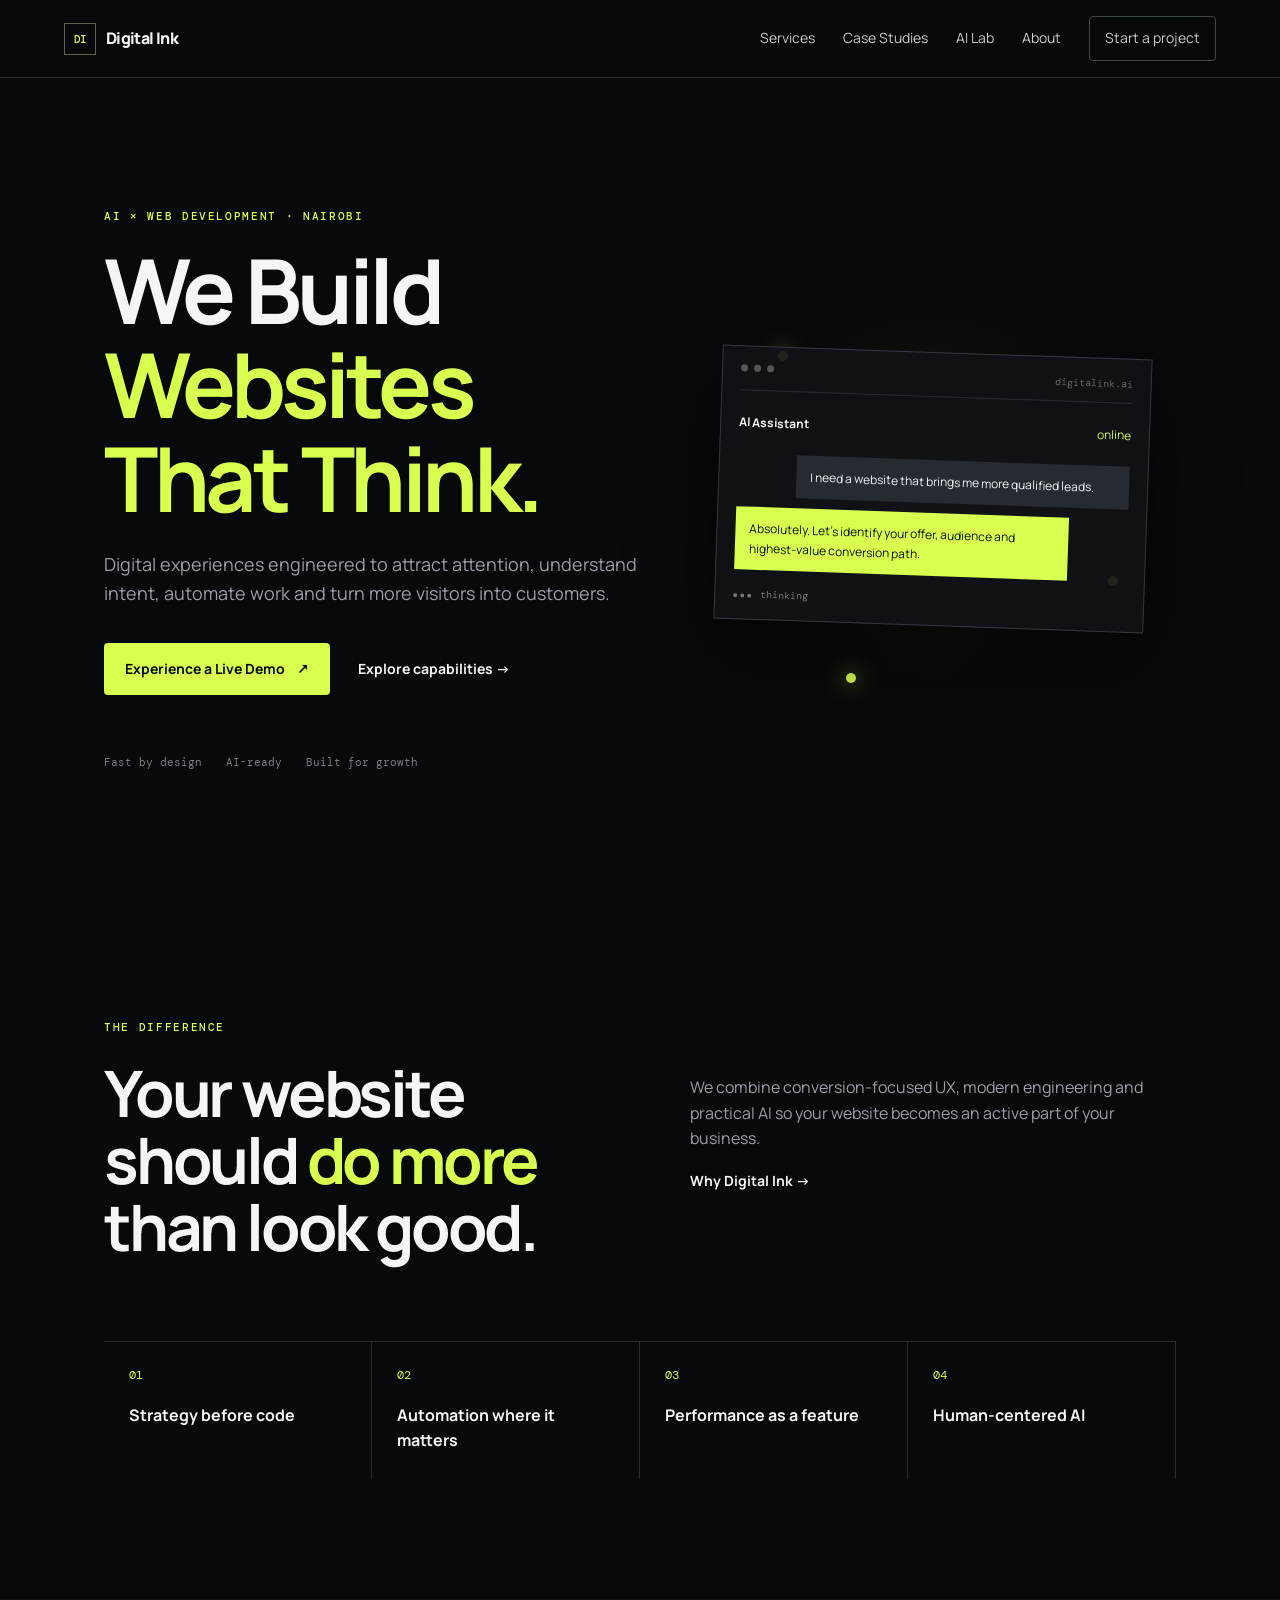
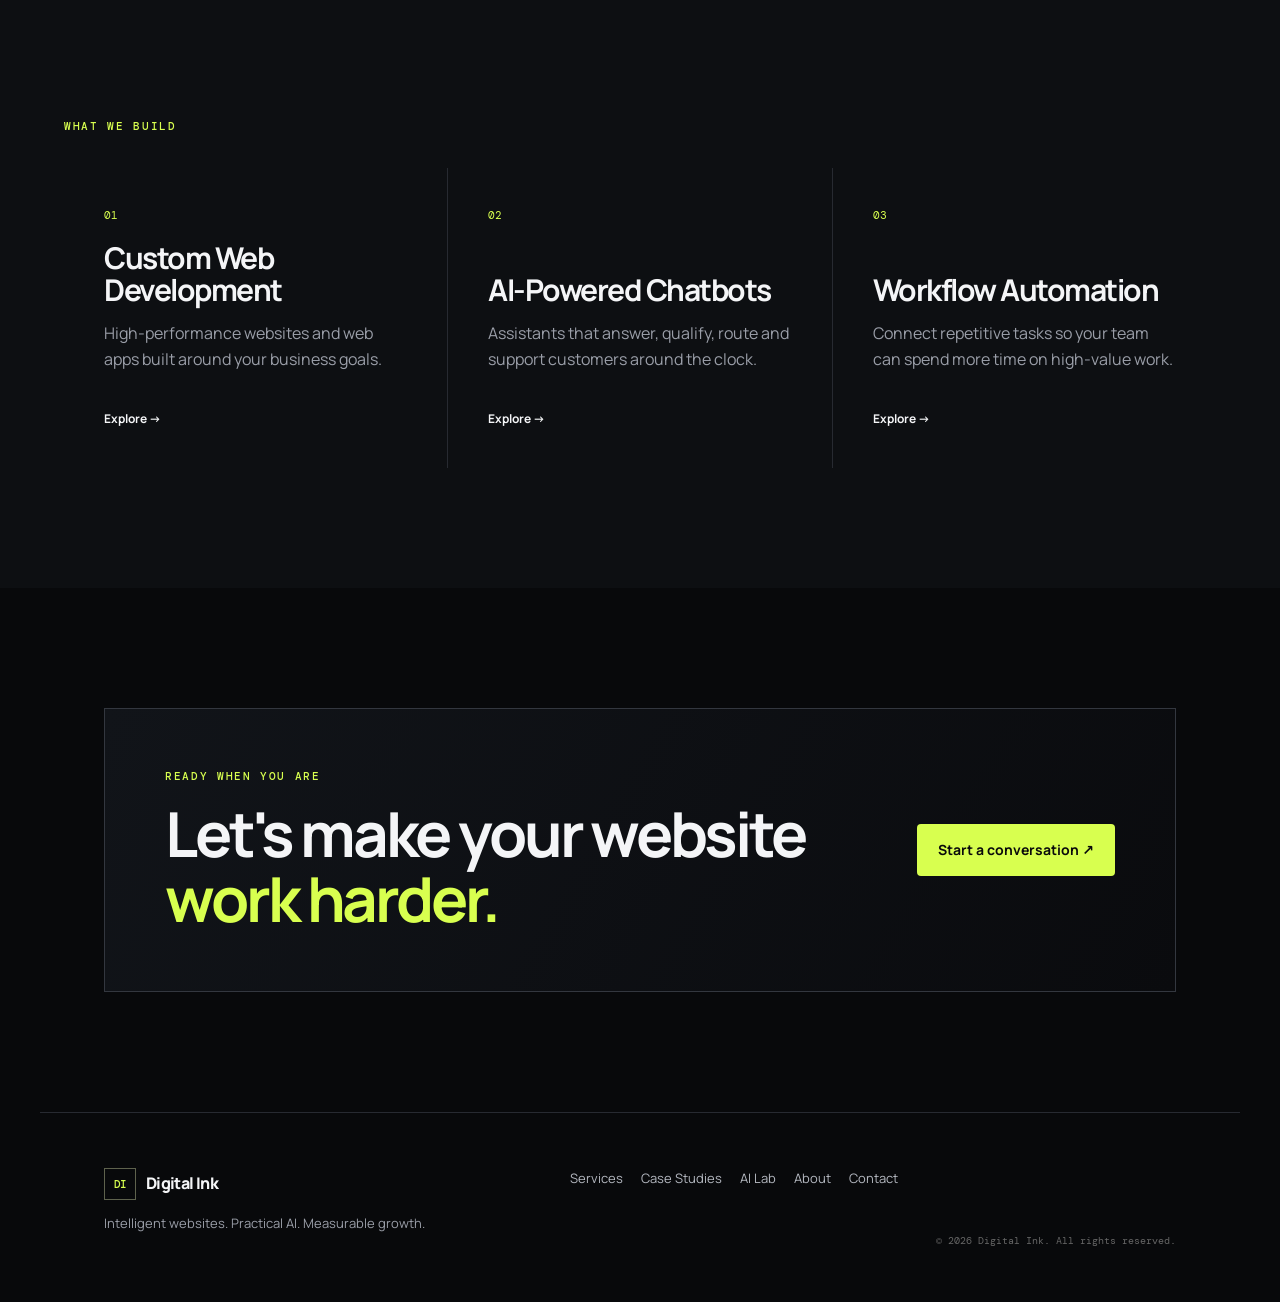
==== index.html @ c73c11ec "Add files via upload" ====
<!doctype html>
<html lang="en">
<head>
  <meta charset="utf-8">
  <meta name="viewport" content="width=device-width, initial-scale=1">
  <meta name="description" content="Digital Ink builds websites that think — web development, AI integration, automation and intelligent digital experiences.">
  <title>Digital Ink — We Build Websites That Think.</title>
  <link rel="stylesheet" href="assets/styles.css">
</head>
<body>
<header class="site-header">
  <a class="brand" href="index.html"><span class="brand-mark">DI</span><span>Digital Ink</span></a>
  <button class="menu-toggle" aria-label="Open navigation">☰</button>
  <nav>
    <a href="services.html">Services</a><a href="case-studies.html">Case Studies</a>
    <a href="ai-lab.html">AI Lab</a><a href="about.html">About</a><a href="contact.html" class="nav-cta">Start a project</a>
  </nav>
</header>

<main>
<section class="hero">
  <div class="hero-copy">
    <div class="eyebrow">AI × WEB DEVELOPMENT · NAIROBI</div>
    <h1>We Build<br><span>Websites That Think.</span></h1>
    <p class="hero-text">Digital experiences engineered to attract attention, understand intent, automate work and turn more visitors into customers.</p>
    <div class="hero-actions">
      <a class="btn btn-primary" href="ai-lab.html">Experience a Live Demo <span>↗</span></a>
      <a class="text-link" href="services.html">Explore capabilities →</a>
    </div>
    <div class="trust-row"><span>Fast by design</span><span>AI-ready</span><span>Built for growth</span></div>
  </div>
  <div class="hero-visual" aria-label="Animated AI interface demonstration">
    <div class="orb"></div>
    <div class="network n1"></div><div class="network n2"></div><div class="network n3"></div>
    <div class="demo-window">
      <div class="window-top"><span></span><span></span><span></span><small>digitalink.ai</small></div>
      <div class="chat-line"><b>AI Assistant</b><em>online</em></div>
      <div class="bubble user">I need a website that brings me more qualified leads.</div>
      <div class="bubble ai">Absolutely. Let's identify your offer, audience and highest-value conversion path.</div>
      <div class="typing"><i></i><i></i><i></i> thinking</div>
    </div>
  </div>
</section>

<section class="section proof">
  <div class="section-label">THE DIFFERENCE</div>
  <div class="two-col">
    <h2>Your website should <span>do more</span> than look good.</h2>
    <div><p>We combine conversion-focused UX, modern engineering and practical AI so your website becomes an active part of your business.</p>
    <a class="text-link" href="about.html">Why Digital Ink →</a></div>
  </div>
  <div class="metrics">
    <div><strong>01</strong><span>Strategy before code</span></div><div><strong>02</strong><span>Automation where it matters</span></div><div><strong>03</strong><span>Performance as a feature</span></div><div><strong>04</strong><span>Human-centered AI</span></div>
  </div>
</section>

<section class="section dark-section">
  <div class="section-label">WHAT WE BUILD</div>
  <div class="card-grid">
    <a class="feature-card" href="services.html#web"><span>01</span><h3>Custom Web Development</h3><p>High-performance websites and web apps built around your business goals.</p><b>Explore →</b></a>
    <a class="feature-card" href="services.html#chatbots"><span>02</span><h3>AI-Powered Chatbots</h3><p>Assistants that answer, qualify, route and support customers around the clock.</p><b>Explore →</b></a>
    <a class="feature-card" href="services.html#automation"><span>03</span><h3>Workflow Automation</h3><p>Connect repetitive tasks so your team can spend more time on high-value work.</p><b>Explore →</b></a>
  </div>
</section>

<section class="section cta-section">
  <div class="cta-box"><div><div class="section-label">READY WHEN YOU ARE</div><h2>Let's make your website<br><span>work harder.</span></h2></div><a class="btn btn-primary" href="contact.html">Start a conversation ↗</a></div>
</section>
</main>

<footer><div><a class="brand" href="index.html"><span class="brand-mark">DI</span><span>Digital Ink</span></a><p>Intelligent websites. Practical AI. Measurable growth.</p></div><div class="footer-links"><a href="services.html">Services</a><a href="case-studies.html">Case Studies</a><a href="ai-lab.html">AI Lab</a><a href="about.html">About</a><a href="contact.html">Contact</a></div><div class="copyright">© 2026 Digital Ink. All rights reserved.</div></footer>
<script src="assets/app.js"></script>
</body></html>
---- assets/styles.css ----
@import url('https://fonts.googleapis.com/css2?family=DM+Mono:wght@400;500&family=Manrope:wght@400;500;600;700;800&display=swap');
:root{--bg:#08090b;--panel:#101216;--panel2:#15171c;--text:#f4f5f7;--muted:#9a9ea8;--line:#272a31;--accent:#d8ff4f;--max:1200px}
*{box-sizing:border-box}html{scroll-behavior:smooth}body{margin:0;background:var(--bg);color:var(--text);font-family:Manrope,system-ui,sans-serif;line-height:1.6}a{color:inherit;text-decoration:none}p{color:var(--muted)}button,input,textarea,select{font:inherit}.site-header{height:78px;border-bottom:1px solid var(--line);display:flex;align-items:center;justify-content:space-between;padding:0 max(5vw,24px);position:sticky;top:0;background:rgba(8,9,11,.88);backdrop-filter:blur(14px);z-index:20}.brand{display:flex;align-items:center;gap:10px;font-weight:800;letter-spacing:-.04em}.brand-mark{width:32px;height:32px;border:1px solid #5e624d;display:grid;place-items:center;font:500 11px 'DM Mono';color:var(--accent)}nav{display:flex;align-items:center;gap:28px;font-size:14px;color:#c7cad0}nav a:hover,nav a.active{color:#fff}.nav-cta{border:1px solid #42464f;padding:10px 15px;border-radius:4px}.nav-cta:hover{border-color:var(--accent)}.menu-toggle{display:none;background:none;border:0;color:#fff;font-size:24px}.hero{min-height:calc(100vh - 78px);max-width:var(--max);margin:auto;padding:8vh 5vw;display:grid;grid-template-columns:1.05fr .95fr;gap:50px;align-items:center}.eyebrow,.section-label{font:500 11px 'DM Mono';letter-spacing:.15em;color:var(--accent)}h1,h2,h3{line-height:1.05;letter-spacing:-.05em;margin:0}h1{font-size:clamp(52px,7vw,92px);margin:20px 0 25px}h1 span,h2 span{color:var(--accent)}.hero-text{font-size:18px;max-width:650px}.hero-actions{display:flex;align-items:center;gap:28px;margin-top:35px}.btn{display:inline-flex;justify-content:center;align-items:center;gap:12px;padding:14px 20px;border-radius:4px;border:1px solid transparent;cursor:pointer;font-weight:700;font-size:14px}.btn-primary{background:var(--accent);color:#090a0b}.btn-primary:hover{filter:brightness(1.06);transform:translateY(-1px)}.btn-secondary{background:transparent;border-color:#454953;color:#fff}.text-link{font-size:14px;font-weight:700}.trust-row{display:flex;gap:24px;margin-top:60px;font:11px 'DM Mono';color:#777c86}.hero-visual{min-height:510px;position:relative;display:grid;place-items:center}.orb{width:270px;height:270px;border-radius:50%;background:radial-gradient(circle,#d8ff4f22,#6f7d3820 35%,transparent 68%);box-shadow:0 0 100px #d8ff4f15}.network{position:absolute;width:10px;height:10px;background:var(--accent);border-radius:50%;box-shadow:0 0 22px var(--accent)}.n1{top:23%;left:18%}.n2{top:67%;right:12%}.n3{bottom:12%;left:32%}.demo-window{position:absolute;width:min(430px,90%);padding:18px;background:rgba(16,18,22,.92);border:1px solid #343840;box-shadow:0 30px 80px #0008;transform:rotate(2deg)}.window-top{display:flex;gap:6px;border-bottom:1px solid #2a2d33;padding-bottom:12px}.window-top span{width:7px;height:7px;border-radius:50%;background:#555}.window-top small{margin-left:auto;font:10px 'DM Mono';color:#666}.chat-line{display:flex;justify-content:space-between;margin:22px 0;font-size:12px}.chat-line em{font-style:normal;color:var(--accent)}.bubble{padding:12px 14px;margin:10px 0;font-size:12px;max-width:85%}.bubble.user{margin-left:auto;background:#262a31}.bubble.ai{background:#d8ff4f;color:#10120c}.typing{font:10px 'DM Mono';color:#777;margin-top:18px}.typing i{display:inline-block;width:4px;height:4px;background:#777;border-radius:50%;margin-right:3px;animation:pulse 1s infinite}.typing i:nth-child(2){animation-delay:.2s}.typing i:nth-child(3){animation-delay:.4s}@keyframes pulse{50%{opacity:.2}}.section{max-width:var(--max);margin:auto;padding:120px 5vw}.two-col{display:grid;grid-template-columns:1fr 1fr;gap:100px;margin-top:25px}.two-col h2{font-size:clamp(40px,5vw,65px)}.metrics{display:grid;grid-template-columns:repeat(4,1fr);border-top:1px solid var(--line);margin-top:80px}.metrics div{padding:25px;border-right:1px solid var(--line);display:flex;flex-direction:column;gap:20px}.metrics strong{font:12px 'DM Mono';color:var(--accent)}.metrics span{font-weight:700}.dark-section{max-width:none;background:#0d0f12}.dark-section>*{max-width:var(--max);margin-left:auto;margin-right:auto}.card-grid{display:grid;grid-template-columns:repeat(3,1fr);gap:1px;background:var(--line);margin-top:35px}.feature-card{background:#0d0f12;padding:40px;min-height:300px;display:flex;flex-direction:column}.feature-card:hover{background:#14171b}.feature-card span{font:11px 'DM Mono';color:var(--accent)}.feature-card h3{font-size:30px;margin-top:auto}.feature-card b{font-size:12px;margin-top:20px}.cta-box{border:1px solid #33373f;padding:60px;display:flex;align-items:center;justify-content:space-between;background:linear-gradient(120deg,#111419,#0a0b0e)}.cta-box h2{font-size:clamp(38px,5vw,62px);margin-top:18px}footer{border-top:1px solid var(--line);padding:55px 5vw;display:grid;grid-template-columns:1.3fr 1fr auto;gap:30px;max-width:var(--max);margin:auto}footer p{font-size:13px;max-width:330px}.footer-links{display:flex;flex-wrap:wrap;gap:18px;font-size:13px;color:#b4b8c0}.copyright{font:10px 'DM Mono';color:#666;align-self:end}.page-hero{max-width:var(--max);margin:auto;padding:130px 5vw 90px}.page-hero h1{font-size:clamp(55px,7vw,90px)}.page-hero>p{font-size:18px;max-width:650px;margin-top:30px}.service-list{padding-top:20px}.service-row{display:grid;grid-template-columns:70px 1fr 320px;gap:50px;border-top:1px solid var(--line);padding:65px 0}.service-row h2{font-size:42px}.service-row p{max-width:650px}.service-row ul{display:flex;flex-wrap:wrap;gap:8px 30px;padding:0;list-style:none;color:#b8bbc2;font-size:13px}.service-number{font:12px 'DM Mono';color:var(--accent)}.mini-demo,.mini-chart,.mini-personal,.mini-flow{background:#111318;border:1px solid #2b2e35;min-height:180px;padding:22px}.mini-bar{height:10px;background:#2a2d33;width:60%;margin-bottom:25px}.mini-lines{height:50px;background:repeating-linear-gradient(to bottom,#25282e 0 6px,transparent 6px 14px)}.mini-button{margin-top:20px;border:1px solid #555;padding:8px;width:75px;font-size:10px}.chat-mini{font-size:11px}.chat-mini b{color:var(--accent)}.chat-mini p{background:#20232a;padding:8px;color:#ccc}.chat-mini .mini-user{margin-left:30px}.mini-chart{display:flex;align-items:end;gap:8px}.mini-chart i{width:18px;background:var(--accent);opacity:.7}.mini-chart i:nth-child(1){height:30%}.mini-chart i:nth-child(2){height:45%}.mini-chart i:nth-child(3){height:35%}.mini-chart i:nth-child(4){height:65%}.mini-chart i:nth-child(5){height:52%}.mini-chart i:nth-child(6){height:85%}.mini-personal{display:flex;flex-direction:column;justify-content:center;gap:10px}.mini-personal span{color:#888;font-size:11px}.mini-personal strong{font-size:22px}.mini-flow{display:flex;align-items:center;justify-content:center;gap:8px;font:11px 'DM Mono'}.mini-flow span{border:1px solid #444;padding:8px}.cases{padding-top:20px}.case-card{display:grid;grid-template-columns:1.05fr .95fr;gap:70px;border-top:1px solid var(--line);padding:70px 0}.case-card.reverse{grid-template-columns:.95fr 1.05fr}.case-card.reverse .case-visual{order:2}.case-visual{background:#111318;border:1px solid #292d34;padding:28px;display:grid;grid-template-columns:1fr 1fr;gap:15px;align-content:center}.case-visual>span{font:9px 'DM Mono';color:#777}.fake-site{min-height:180px;padding:30px;font-size:14px;background:#e9ebef;color:#15171a}.fake-site b{display:block;margin-top:50px;padding:8px;background:#15171a;color:#fff}.fake-site.new{background:#d8ff4f}.result-row{display:flex;gap:50px;margin:35px 0}.result-row div{display:flex;flex-direction:column}.result-row strong{font-size:38px}.result-row span{font-size:11px;color:#888}.case-copy h2{font-size:48px;margin:20px 0}.case-copy small{color:#666;font-size:10px}.dashboard{display:block}.dash-head{font:10px 'DM Mono';color:var(--accent);border-bottom:1px solid #333;padding-bottom:15px}.dash-grid{display:grid;grid-template-columns:repeat(3,1fr);gap:8px;margin:25px 0}.dash-grid span{font-size:26px;border:1px solid #2d3036;padding:18px}.dash-bars{height:120px;background:linear-gradient(to top,transparent 0 20%,#24272d 20% 21%,transparent 21% 40%,#24272d 40% 41%,transparent 41% 60%,#24272d 60% 61%,transparent 61%);position:relative}.dash-bars:after{content:'';position:absolute;inset:20px 10px;background:linear-gradient(145deg,transparent 20%,var(--accent) 21% 23%,transparent 24% 42%,var(--accent) 43% 45%,transparent 46% 62%,var(--accent) 63% 65%,transparent 66%)}.sandbox{padding-top:30px}.sandbox-grid{display:grid;grid-template-columns:1fr 1fr;gap:1px;background:var(--line);margin-top:30px}.sandbox-panel,.output-panel{background:#101216;padding:40px}.sandbox-panel h2{font-size:40px}.sandbox-panel label,.contact-form label{display:block;color:#c6c9d0;font-size:12px;font-weight:700;margin:25px 0}.sandbox-panel input,.contact-form input,.contact-form textarea,.contact-form select{display:block;width:100%;background:#0a0b0e;border:1px solid #343840;color:#fff;padding:14px;margin-top:8px;outline:none}.sandbox-panel input:focus,.contact-form input:focus,.contact-form textarea:focus{border-color:var(--accent)}.output-panel{min-height:360px}.output-label{font:10px 'DM Mono';color:#666}.output-panel h3{font-size:28px;margin:50px 0 15px}.output-panel small{display:block;color:#666;margin-top:25px}.muted{color:#666}.lab-cards{display:grid;grid-template-columns:repeat(3,1fr);gap:1px;background:var(--line);padding-top:0}.lab-cards article{background:var(--bg);padding:40px}.lab-cards span,.principle b{font:10px 'DM Mono';color:var(--accent)}.lab-cards h3{font-size:26px;margin-top:70px}.manifesto{display:grid;grid-template-columns:1fr 1fr;gap:100px}.manifesto-main h2{font-size:clamp(42px,5vw,68px);margin-top:25px}.principles{display:grid;grid-template-columns:repeat(4,1fr);gap:1px;background:var(--line);padding-top:0}.principle{background:var(--bg);padding:30px}.principle h3{font-size:22px;margin-top:45px}.team-placeholder{border-top:1px solid var(--line)}.team-placeholder h2{font-size:55px;margin:20px 0}.contact-grid{display:grid;grid-template-columns:1.2fr .8fr;gap:80px;padding-top:20px}.contact-form{border-top:1px solid var(--line);padding-top:15px}.contact-form .btn{margin-top:10px}.form-status{display:none;border:1px solid #3e4930;color:var(--accent);padding:14px;margin-top:18px;font-size:12px}.form-status.show{display:block}.aside-card{border-top:1px solid var(--line);padding:25px 0}.aside-card span{font:10px 'DM Mono';color:var(--accent)}.aside-card h3{font-size:25px;margin:15px 0}.aside-card p{font-size:13px}.aside-card .btn{margin-top:10px}
@media(max-width:850px){.site-header{height:68px}.menu-toggle{display:block}header nav{display:none;position:absolute;left:0;right:0;top:68px;background:#0b0c0f;padding:25px;flex-direction:column;align-items:flex-start;border-bottom:1px solid var(--line)}header nav.open{display:flex}.hero{grid-template-columns:1fr;padding-top:70px}.hero-visual{min-height:390px}.two-col,.manifesto,.contact-grid,.sandbox-grid{grid-template-columns:1fr;gap:35px}.metrics{grid-template-columns:1fr 1fr}.card-grid,.lab-cards,.principles{grid-template-columns:1fr}.service-row,.case-card,.case-card.reverse{grid-template-columns:1fr;gap:25px}.case-card.reverse .case-visual{order:0}.service-row h2,.case-copy h2{font-size:36px}.cta-box{flex-direction:column;align-items:flex-start;gap:30px;padding:40px}footer{grid-template-columns:1fr}.copyright{align-self:auto}.page-hero{padding-top:90px}.page-hero h1{font-size:52px}.hero h1{font-size:55px}.trust-row{flex-wrap:wrap}.hero-actions{flex-wrap:wrap}.mini-demo,.mini-chart,.mini-personal,.mini-flow{max-width:420px}.result-row{gap:25px}.case-visual{grid-template-columns:1fr 1fr}}
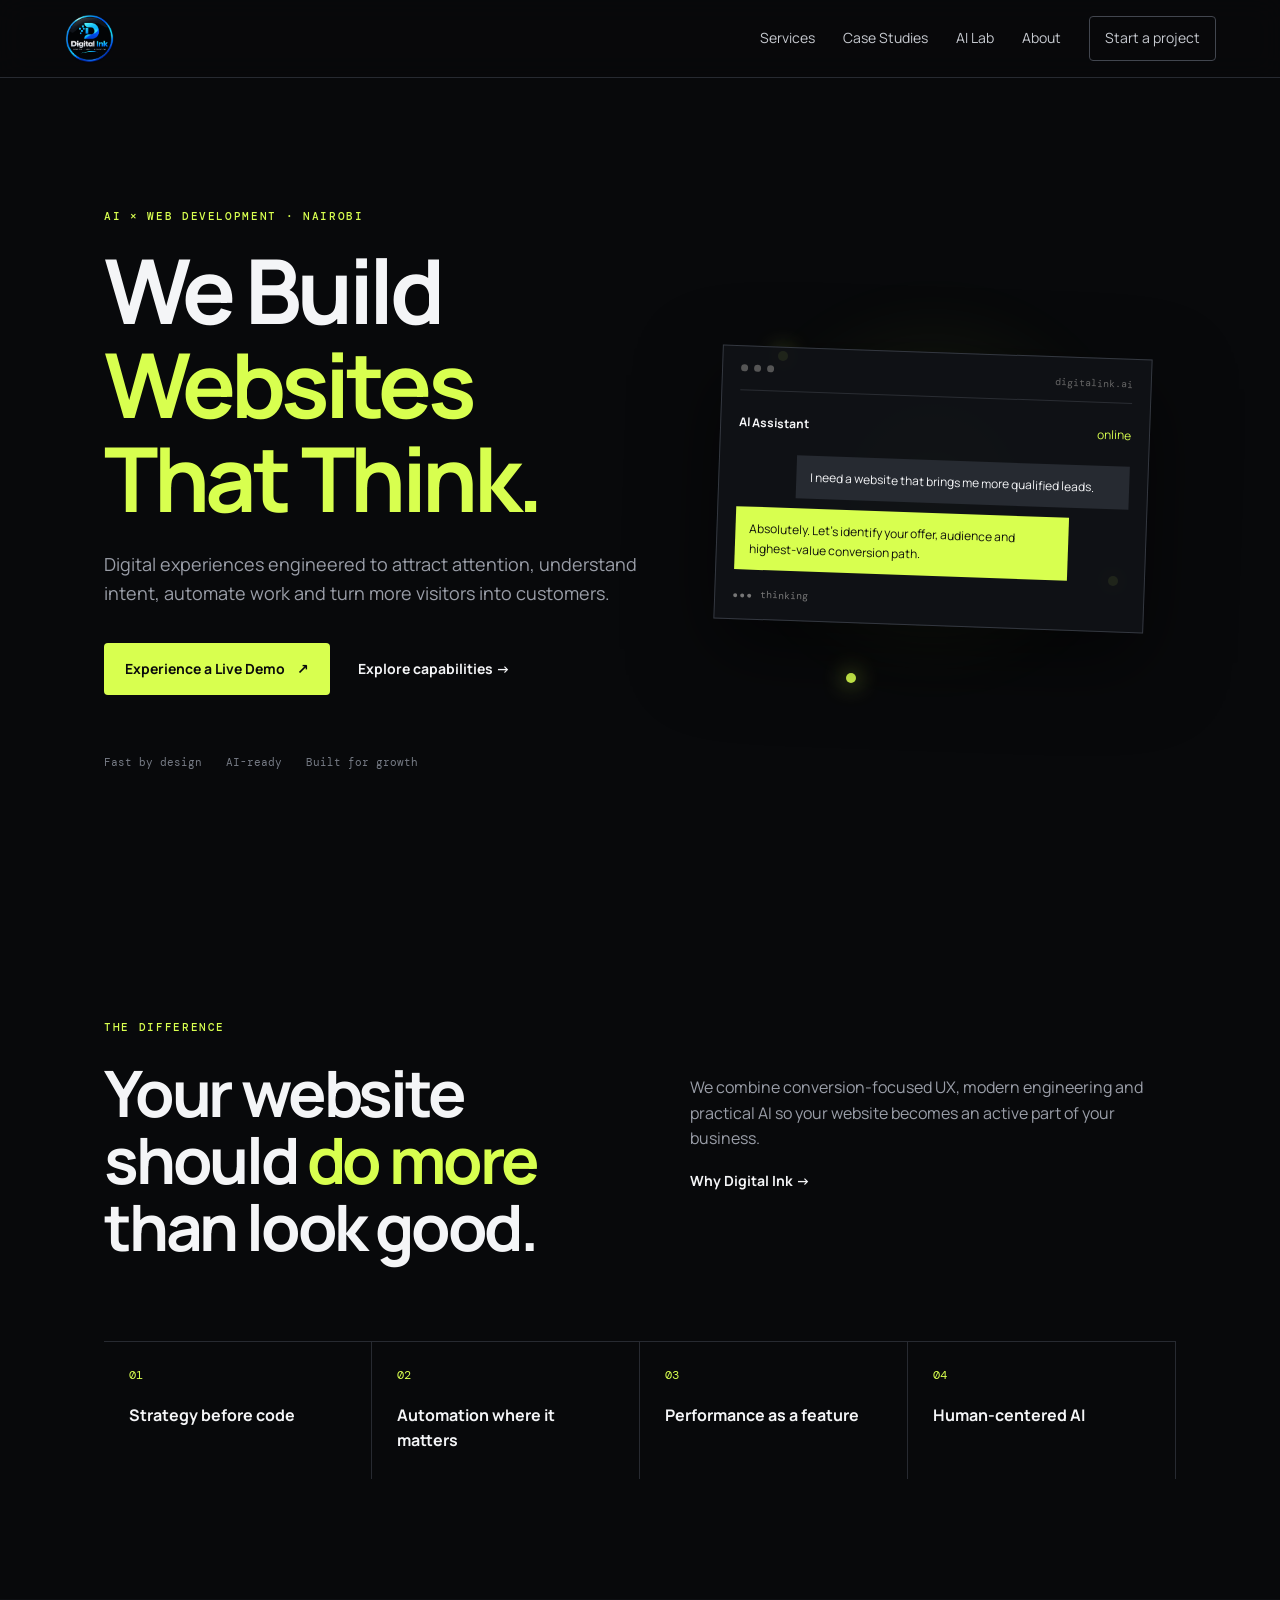
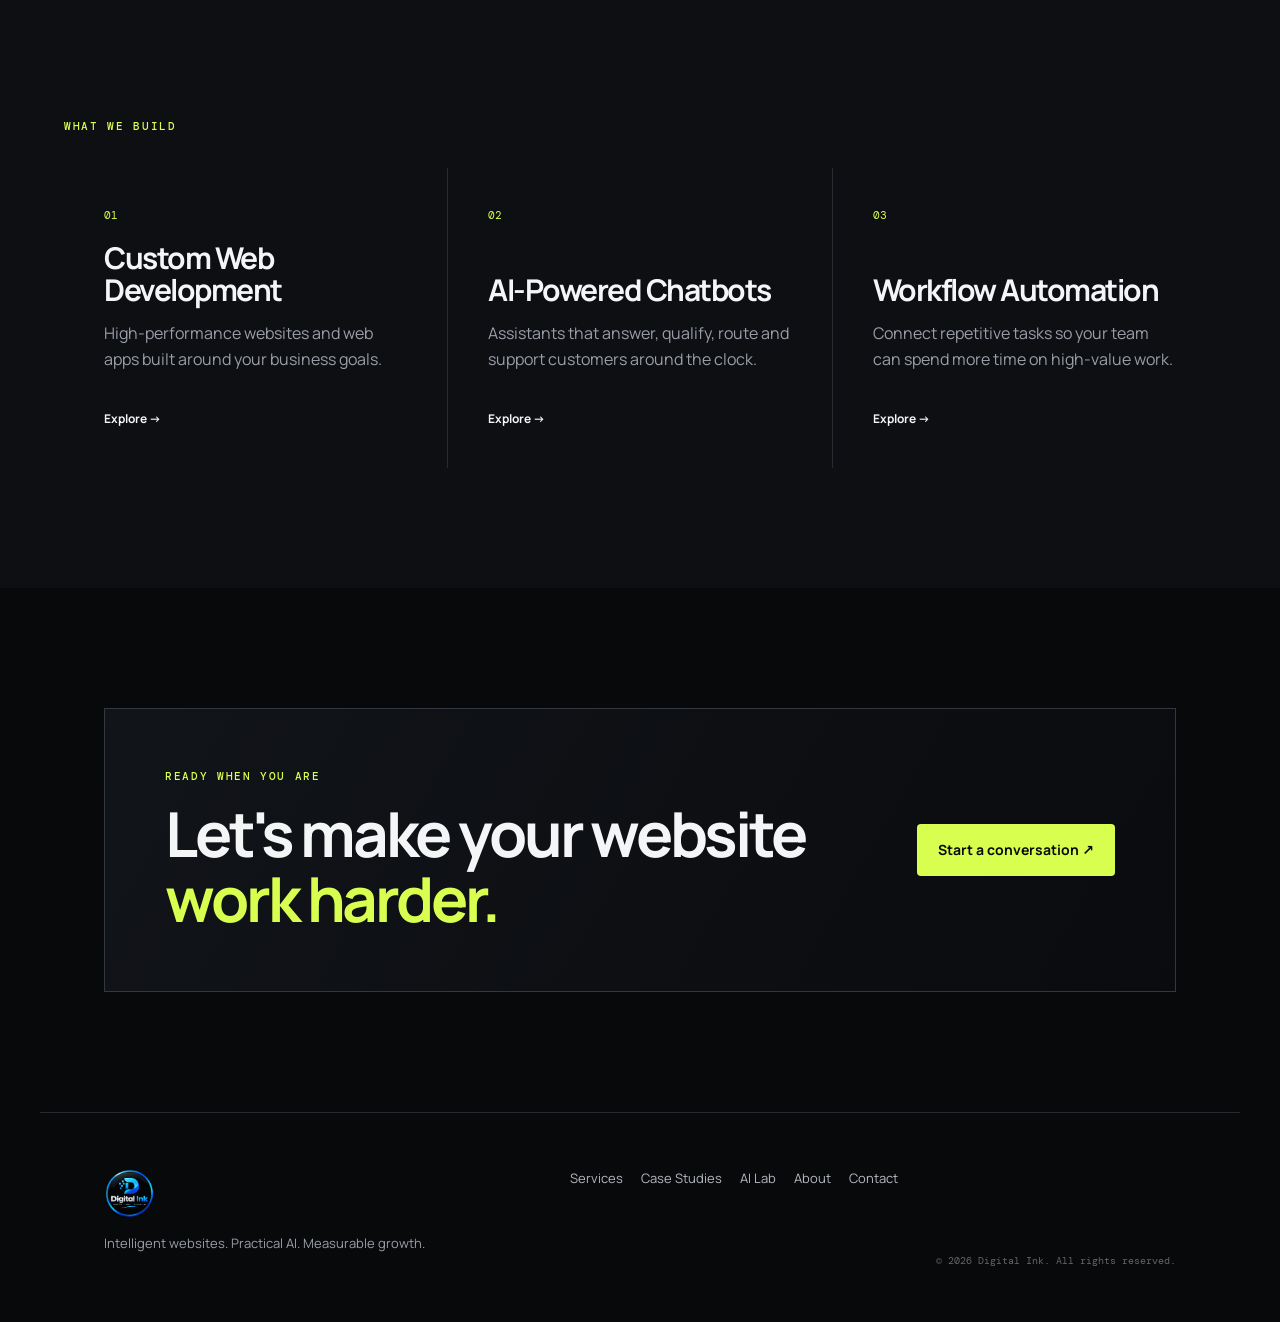
==== commit 3e50bbb2: "Add files via upload" ====
--- a/index.html
+++ b/index.html
@@ -1,7 +1,7 @@
 <!doctype html>
 <html lang="en">
 <head>
-  <meta charset="utf-8">
+  <meta charset="utf-8"><link rel="icon" type="image/png" href="assets/favicon.png">
   <meta name="viewport" content="width=device-width, initial-scale=1">
   <meta name="description" content="Digital Ink builds websites that think — web development, AI integration, automation and intelligent digital experiences.">
   <title>Digital Ink — We Build Websites That Think.</title>
@@ -9,7 +9,7 @@
 </head>
 <body>
 <header class="site-header">
-  <a class="brand" href="index.html"><span class="brand-mark">DI</span><span>Digital Ink</span></a>
+  <a class="brand" href="index.html" aria-label="Digital Ink home"><img class="brand-logo" src="assets/digital-ink-logo.png" alt="Digital Ink"></a>
   <button class="menu-toggle" aria-label="Open navigation">☰</button>
   <nav>
     <a href="services.html">Services</a><a href="case-studies.html">Case Studies</a>
@@ -68,6 +68,6 @@
 </section>
 </main>
 
-<footer><div><a class="brand" href="index.html"><span class="brand-mark">DI</span><span>Digital Ink</span></a><p>Intelligent websites. Practical AI. Measurable growth.</p></div><div class="footer-links"><a href="services.html">Services</a><a href="case-studies.html">Case Studies</a><a href="ai-lab.html">AI Lab</a><a href="about.html">About</a><a href="contact.html">Contact</a></div><div class="copyright">© 2026 Digital Ink. All rights reserved.</div></footer>
+<footer><div><a class="brand" href="index.html" aria-label="Digital Ink home"><img class="brand-logo" src="assets/digital-ink-logo.png" alt="Digital Ink"></a><p>Intelligent websites. Practical AI. Measurable growth.</p></div><div class="footer-links"><a href="services.html">Services</a><a href="case-studies.html">Case Studies</a><a href="ai-lab.html">AI Lab</a><a href="about.html">About</a><a href="contact.html">Contact</a></div><div class="copyright">© 2026 Digital Ink. All rights reserved.</div></footer>
 <script src="assets/app.js"></script>
 </body></html>
--- a/assets/styles.css
+++ b/assets/styles.css
@@ -1,4 +1,4 @@
 @import url('https://fonts.googleapis.com/css2?family=DM+Mono:wght@400;500&family=Manrope:wght@400;500;600;700;800&display=swap');
 :root{--bg:#08090b;--panel:#101216;--panel2:#15171c;--text:#f4f5f7;--muted:#9a9ea8;--line:#272a31;--accent:#d8ff4f;--max:1200px}
-*{box-sizing:border-box}html{scroll-behavior:smooth}body{margin:0;background:var(--bg);color:var(--text);font-family:Manrope,system-ui,sans-serif;line-height:1.6}a{color:inherit;text-decoration:none}p{color:var(--muted)}button,input,textarea,select{font:inherit}.site-header{height:78px;border-bottom:1px solid var(--line);display:flex;align-items:center;justify-content:space-between;padding:0 max(5vw,24px);position:sticky;top:0;background:rgba(8,9,11,.88);backdrop-filter:blur(14px);z-index:20}.brand{display:flex;align-items:center;gap:10px;font-weight:800;letter-spacing:-.04em}.brand-mark{width:32px;height:32px;border:1px solid #5e624d;display:grid;place-items:center;font:500 11px 'DM Mono';color:var(--accent)}nav{display:flex;align-items:center;gap:28px;font-size:14px;color:#c7cad0}nav a:hover,nav a.active{color:#fff}.nav-cta{border:1px solid #42464f;padding:10px 15px;border-radius:4px}.nav-cta:hover{border-color:var(--accent)}.menu-toggle{display:none;background:none;border:0;color:#fff;font-size:24px}.hero{min-height:calc(100vh - 78px);max-width:var(--max);margin:auto;padding:8vh 5vw;display:grid;grid-template-columns:1.05fr .95fr;gap:50px;align-items:center}.eyebrow,.section-label{font:500 11px 'DM Mono';letter-spacing:.15em;color:var(--accent)}h1,h2,h3{line-height:1.05;letter-spacing:-.05em;margin:0}h1{font-size:clamp(52px,7vw,92px);margin:20px 0 25px}h1 span,h2 span{color:var(--accent)}.hero-text{font-size:18px;max-width:650px}.hero-actions{display:flex;align-items:center;gap:28px;margin-top:35px}.btn{display:inline-flex;justify-content:center;align-items:center;gap:12px;padding:14px 20px;border-radius:4px;border:1px solid transparent;cursor:pointer;font-weight:700;font-size:14px}.btn-primary{background:var(--accent);color:#090a0b}.btn-primary:hover{filter:brightness(1.06);transform:translateY(-1px)}.btn-secondary{background:transparent;border-color:#454953;color:#fff}.text-link{font-size:14px;font-weight:700}.trust-row{display:flex;gap:24px;margin-top:60px;font:11px 'DM Mono';color:#777c86}.hero-visual{min-height:510px;position:relative;display:grid;place-items:center}.orb{width:270px;height:270px;border-radius:50%;background:radial-gradient(circle,#d8ff4f22,#6f7d3820 35%,transparent 68%);box-shadow:0 0 100px #d8ff4f15}.network{position:absolute;width:10px;height:10px;background:var(--accent);border-radius:50%;box-shadow:0 0 22px var(--accent)}.n1{top:23%;left:18%}.n2{top:67%;right:12%}.n3{bottom:12%;left:32%}.demo-window{position:absolute;width:min(430px,90%);padding:18px;background:rgba(16,18,22,.92);border:1px solid #343840;box-shadow:0 30px 80px #0008;transform:rotate(2deg)}.window-top{display:flex;gap:6px;border-bottom:1px solid #2a2d33;padding-bottom:12px}.window-top span{width:7px;height:7px;border-radius:50%;background:#555}.window-top small{margin-left:auto;font:10px 'DM Mono';color:#666}.chat-line{display:flex;justify-content:space-between;margin:22px 0;font-size:12px}.chat-line em{font-style:normal;color:var(--accent)}.bubble{padding:12px 14px;margin:10px 0;font-size:12px;max-width:85%}.bubble.user{margin-left:auto;background:#262a31}.bubble.ai{background:#d8ff4f;color:#10120c}.typing{font:10px 'DM Mono';color:#777;margin-top:18px}.typing i{display:inline-block;width:4px;height:4px;background:#777;border-radius:50%;margin-right:3px;animation:pulse 1s infinite}.typing i:nth-child(2){animation-delay:.2s}.typing i:nth-child(3){animation-delay:.4s}@keyframes pulse{50%{opacity:.2}}.section{max-width:var(--max);margin:auto;padding:120px 5vw}.two-col{display:grid;grid-template-columns:1fr 1fr;gap:100px;margin-top:25px}.two-col h2{font-size:clamp(40px,5vw,65px)}.metrics{display:grid;grid-template-columns:repeat(4,1fr);border-top:1px solid var(--line);margin-top:80px}.metrics div{padding:25px;border-right:1px solid var(--line);display:flex;flex-direction:column;gap:20px}.metrics strong{font:12px 'DM Mono';color:var(--accent)}.metrics span{font-weight:700}.dark-section{max-width:none;background:#0d0f12}.dark-section>*{max-width:var(--max);margin-left:auto;margin-right:auto}.card-grid{display:grid;grid-template-columns:repeat(3,1fr);gap:1px;background:var(--line);margin-top:35px}.feature-card{background:#0d0f12;padding:40px;min-height:300px;display:flex;flex-direction:column}.feature-card:hover{background:#14171b}.feature-card span{font:11px 'DM Mono';color:var(--accent)}.feature-card h3{font-size:30px;margin-top:auto}.feature-card b{font-size:12px;margin-top:20px}.cta-box{border:1px solid #33373f;padding:60px;display:flex;align-items:center;justify-content:space-between;background:linear-gradient(120deg,#111419,#0a0b0e)}.cta-box h2{font-size:clamp(38px,5vw,62px);margin-top:18px}footer{border-top:1px solid var(--line);padding:55px 5vw;display:grid;grid-template-columns:1.3fr 1fr auto;gap:30px;max-width:var(--max);margin:auto}footer p{font-size:13px;max-width:330px}.footer-links{display:flex;flex-wrap:wrap;gap:18px;font-size:13px;color:#b4b8c0}.copyright{font:10px 'DM Mono';color:#666;align-self:end}.page-hero{max-width:var(--max);margin:auto;padding:130px 5vw 90px}.page-hero h1{font-size:clamp(55px,7vw,90px)}.page-hero>p{font-size:18px;max-width:650px;margin-top:30px}.service-list{padding-top:20px}.service-row{display:grid;grid-template-columns:70px 1fr 320px;gap:50px;border-top:1px solid var(--line);padding:65px 0}.service-row h2{font-size:42px}.service-row p{max-width:650px}.service-row ul{display:flex;flex-wrap:wrap;gap:8px 30px;padding:0;list-style:none;color:#b8bbc2;font-size:13px}.service-number{font:12px 'DM Mono';color:var(--accent)}.mini-demo,.mini-chart,.mini-personal,.mini-flow{background:#111318;border:1px solid #2b2e35;min-height:180px;padding:22px}.mini-bar{height:10px;background:#2a2d33;width:60%;margin-bottom:25px}.mini-lines{height:50px;background:repeating-linear-gradient(to bottom,#25282e 0 6px,transparent 6px 14px)}.mini-button{margin-top:20px;border:1px solid #555;padding:8px;width:75px;font-size:10px}.chat-mini{font-size:11px}.chat-mini b{color:var(--accent)}.chat-mini p{background:#20232a;padding:8px;color:#ccc}.chat-mini .mini-user{margin-left:30px}.mini-chart{display:flex;align-items:end;gap:8px}.mini-chart i{width:18px;background:var(--accent);opacity:.7}.mini-chart i:nth-child(1){height:30%}.mini-chart i:nth-child(2){height:45%}.mini-chart i:nth-child(3){height:35%}.mini-chart i:nth-child(4){height:65%}.mini-chart i:nth-child(5){height:52%}.mini-chart i:nth-child(6){height:85%}.mini-personal{display:flex;flex-direction:column;justify-content:center;gap:10px}.mini-personal span{color:#888;font-size:11px}.mini-personal strong{font-size:22px}.mini-flow{display:flex;align-items:center;justify-content:center;gap:8px;font:11px 'DM Mono'}.mini-flow span{border:1px solid #444;padding:8px}.cases{padding-top:20px}.case-card{display:grid;grid-template-columns:1.05fr .95fr;gap:70px;border-top:1px solid var(--line);padding:70px 0}.case-card.reverse{grid-template-columns:.95fr 1.05fr}.case-card.reverse .case-visual{order:2}.case-visual{background:#111318;border:1px solid #292d34;padding:28px;display:grid;grid-template-columns:1fr 1fr;gap:15px;align-content:center}.case-visual>span{font:9px 'DM Mono';color:#777}.fake-site{min-height:180px;padding:30px;font-size:14px;background:#e9ebef;color:#15171a}.fake-site b{display:block;margin-top:50px;padding:8px;background:#15171a;color:#fff}.fake-site.new{background:#d8ff4f}.result-row{display:flex;gap:50px;margin:35px 0}.result-row div{display:flex;flex-direction:column}.result-row strong{font-size:38px}.result-row span{font-size:11px;color:#888}.case-copy h2{font-size:48px;margin:20px 0}.case-copy small{color:#666;font-size:10px}.dashboard{display:block}.dash-head{font:10px 'DM Mono';color:var(--accent);border-bottom:1px solid #333;padding-bottom:15px}.dash-grid{display:grid;grid-template-columns:repeat(3,1fr);gap:8px;margin:25px 0}.dash-grid span{font-size:26px;border:1px solid #2d3036;padding:18px}.dash-bars{height:120px;background:linear-gradient(to top,transparent 0 20%,#24272d 20% 21%,transparent 21% 40%,#24272d 40% 41%,transparent 41% 60%,#24272d 60% 61%,transparent 61%);position:relative}.dash-bars:after{content:'';position:absolute;inset:20px 10px;background:linear-gradient(145deg,transparent 20%,var(--accent) 21% 23%,transparent 24% 42%,var(--accent) 43% 45%,transparent 46% 62%,var(--accent) 63% 65%,transparent 66%)}.sandbox{padding-top:30px}.sandbox-grid{display:grid;grid-template-columns:1fr 1fr;gap:1px;background:var(--line);margin-top:30px}.sandbox-panel,.output-panel{background:#101216;padding:40px}.sandbox-panel h2{font-size:40px}.sandbox-panel label,.contact-form label{display:block;color:#c6c9d0;font-size:12px;font-weight:700;margin:25px 0}.sandbox-panel input,.contact-form input,.contact-form textarea,.contact-form select{display:block;width:100%;background:#0a0b0e;border:1px solid #343840;color:#fff;padding:14px;margin-top:8px;outline:none}.sandbox-panel input:focus,.contact-form input:focus,.contact-form textarea:focus{border-color:var(--accent)}.output-panel{min-height:360px}.output-label{font:10px 'DM Mono';color:#666}.output-panel h3{font-size:28px;margin:50px 0 15px}.output-panel small{display:block;color:#666;margin-top:25px}.muted{color:#666}.lab-cards{display:grid;grid-template-columns:repeat(3,1fr);gap:1px;background:var(--line);padding-top:0}.lab-cards article{background:var(--bg);padding:40px}.lab-cards span,.principle b{font:10px 'DM Mono';color:var(--accent)}.lab-cards h3{font-size:26px;margin-top:70px}.manifesto{display:grid;grid-template-columns:1fr 1fr;gap:100px}.manifesto-main h2{font-size:clamp(42px,5vw,68px);margin-top:25px}.principles{display:grid;grid-template-columns:repeat(4,1fr);gap:1px;background:var(--line);padding-top:0}.principle{background:var(--bg);padding:30px}.principle h3{font-size:22px;margin-top:45px}.team-placeholder{border-top:1px solid var(--line)}.team-placeholder h2{font-size:55px;margin:20px 0}.contact-grid{display:grid;grid-template-columns:1.2fr .8fr;gap:80px;padding-top:20px}.contact-form{border-top:1px solid var(--line);padding-top:15px}.contact-form .btn{margin-top:10px}.form-status{display:none;border:1px solid #3e4930;color:var(--accent);padding:14px;margin-top:18px;font-size:12px}.form-status.show{display:block}.aside-card{border-top:1px solid var(--line);padding:25px 0}.aside-card span{font:10px 'DM Mono';color:var(--accent)}.aside-card h3{font-size:25px;margin:15px 0}.aside-card p{font-size:13px}.aside-card .btn{margin-top:10px}
+*{box-sizing:border-box}html{scroll-behavior:smooth}body{margin:0;background:var(--bg);color:var(--text);font-family:Manrope,system-ui,sans-serif;line-height:1.6}a{color:inherit;text-decoration:none}p{color:var(--muted)}button,input,textarea,select{font:inherit}.site-header{height:78px;border-bottom:1px solid var(--line);display:flex;align-items:center;justify-content:space-between;padding:0 max(5vw,24px);position:sticky;top:0;background:rgba(8,9,11,.88);backdrop-filter:blur(14px);z-index:20}.brand{display:flex;align-items:center;gap:10px;font-weight:800;letter-spacing:-.04em}.brand-logo{display:block;width:150px;height:52px;object-fit:contain;object-position:left center}.brand:focus-visible{outline:2px solid var(--accent);outline-offset:5px}.brand-mark{width:32px;height:32px;border:1px solid #5e624d;display:grid;place-items:center;font:500 11px 'DM Mono';color:var(--accent)}nav{display:flex;align-items:center;gap:28px;font-size:14px;color:#c7cad0}nav a:hover,nav a.active{color:#fff}.nav-cta{border:1px solid #42464f;padding:10px 15px;border-radius:4px}.nav-cta:hover{border-color:var(--accent)}.menu-toggle{display:none;background:none;border:0;color:#fff;font-size:24px}.hero{min-height:calc(100vh - 78px);max-width:var(--max);margin:auto;padding:8vh 5vw;display:grid;grid-template-columns:1.05fr .95fr;gap:50px;align-items:center}.eyebrow,.section-label{font:500 11px 'DM Mono';letter-spacing:.15em;color:var(--accent)}h1,h2,h3{line-height:1.05;letter-spacing:-.05em;margin:0}h1{font-size:clamp(52px,7vw,92px);margin:20px 0 25px}h1 span,h2 span{color:var(--accent)}.hero-text{font-size:18px;max-width:650px}.hero-actions{display:flex;align-items:center;gap:28px;margin-top:35px}.btn{display:inline-flex;justify-content:center;align-items:center;gap:12px;padding:14px 20px;border-radius:4px;border:1px solid transparent;cursor:pointer;font-weight:700;font-size:14px}.btn-primary{background:var(--accent);color:#090a0b}.btn-primary:hover{filter:brightness(1.06);transform:translateY(-1px)}.btn-secondary{background:transparent;border-color:#454953;color:#fff}.text-link{font-size:14px;font-weight:700}.trust-row{display:flex;gap:24px;margin-top:60px;font:11px 'DM Mono';color:#777c86}.hero-visual{min-height:510px;position:relative;display:grid;place-items:center}.orb{width:270px;height:270px;border-radius:50%;background:radial-gradient(circle,#d8ff4f22,#6f7d3820 35%,transparent 68%);box-shadow:0 0 100px #d8ff4f15}.network{position:absolute;width:10px;height:10px;background:var(--accent);border-radius:50%;box-shadow:0 0 22px var(--accent)}.n1{top:23%;left:18%}.n2{top:67%;right:12%}.n3{bottom:12%;left:32%}.demo-window{position:absolute;width:min(430px,90%);padding:18px;background:rgba(16,18,22,.92);border:1px solid #343840;box-shadow:0 30px 80px #0008;transform:rotate(2deg)}.window-top{display:flex;gap:6px;border-bottom:1px solid #2a2d33;padding-bottom:12px}.window-top span{width:7px;height:7px;border-radius:50%;background:#555}.window-top small{margin-left:auto;font:10px 'DM Mono';color:#666}.chat-line{display:flex;justify-content:space-between;margin:22px 0;font-size:12px}.chat-line em{font-style:normal;color:var(--accent)}.bubble{padding:12px 14px;margin:10px 0;font-size:12px;max-width:85%}.bubble.user{margin-left:auto;background:#262a31}.bubble.ai{background:#d8ff4f;color:#10120c}.typing{font:10px 'DM Mono';color:#777;margin-top:18px}.typing i{display:inline-block;width:4px;height:4px;background:#777;border-radius:50%;margin-right:3px;animation:pulse 1s infinite}.typing i:nth-child(2){animation-delay:.2s}.typing i:nth-child(3){animation-delay:.4s}@keyframes pulse{50%{opacity:.2}}.section{max-width:var(--max);margin:auto;padding:120px 5vw}.two-col{display:grid;grid-template-columns:1fr 1fr;gap:100px;margin-top:25px}.two-col h2{font-size:clamp(40px,5vw,65px)}.metrics{display:grid;grid-template-columns:repeat(4,1fr);border-top:1px solid var(--line);margin-top:80px}.metrics div{padding:25px;border-right:1px solid var(--line);display:flex;flex-direction:column;gap:20px}.metrics strong{font:12px 'DM Mono';color:var(--accent)}.metrics span{font-weight:700}.dark-section{max-width:none;background:#0d0f12}.dark-section>*{max-width:var(--max);margin-left:auto;margin-right:auto}.card-grid{display:grid;grid-template-columns:repeat(3,1fr);gap:1px;background:var(--line);margin-top:35px}.feature-card{background:#0d0f12;padding:40px;min-height:300px;display:flex;flex-direction:column}.feature-card:hover{background:#14171b}.feature-card span{font:11px 'DM Mono';color:var(--accent)}.feature-card h3{font-size:30px;margin-top:auto}.feature-card b{font-size:12px;margin-top:20px}.cta-box{border:1px solid #33373f;padding:60px;display:flex;align-items:center;justify-content:space-between;background:linear-gradient(120deg,#111419,#0a0b0e)}.cta-box h2{font-size:clamp(38px,5vw,62px);margin-top:18px}footer{border-top:1px solid var(--line);padding:55px 5vw;display:grid;grid-template-columns:1.3fr 1fr auto;gap:30px;max-width:var(--max);margin:auto}footer p{font-size:13px;max-width:330px}.footer-links{display:flex;flex-wrap:wrap;gap:18px;font-size:13px;color:#b4b8c0}.copyright{font:10px 'DM Mono';color:#666;align-self:end}.page-hero{max-width:var(--max);margin:auto;padding:130px 5vw 90px}.page-hero h1{font-size:clamp(55px,7vw,90px)}.page-hero>p{font-size:18px;max-width:650px;margin-top:30px}.service-list{padding-top:20px}.service-row{display:grid;grid-template-columns:70px 1fr 320px;gap:50px;border-top:1px solid var(--line);padding:65px 0}.service-row h2{font-size:42px}.service-row p{max-width:650px}.service-row ul{display:flex;flex-wrap:wrap;gap:8px 30px;padding:0;list-style:none;color:#b8bbc2;font-size:13px}.service-number{font:12px 'DM Mono';color:var(--accent)}.mini-demo,.mini-chart,.mini-personal,.mini-flow{background:#111318;border:1px solid #2b2e35;min-height:180px;padding:22px}.mini-bar{height:10px;background:#2a2d33;width:60%;margin-bottom:25px}.mini-lines{height:50px;background:repeating-linear-gradient(to bottom,#25282e 0 6px,transparent 6px 14px)}.mini-button{margin-top:20px;border:1px solid #555;padding:8px;width:75px;font-size:10px}.chat-mini{font-size:11px}.chat-mini b{color:var(--accent)}.chat-mini p{background:#20232a;padding:8px;color:#ccc}.chat-mini .mini-user{margin-left:30px}.mini-chart{display:flex;align-items:end;gap:8px}.mini-chart i{width:18px;background:var(--accent);opacity:.7}.mini-chart i:nth-child(1){height:30%}.mini-chart i:nth-child(2){height:45%}.mini-chart i:nth-child(3){height:35%}.mini-chart i:nth-child(4){height:65%}.mini-chart i:nth-child(5){height:52%}.mini-chart i:nth-child(6){height:85%}.mini-personal{display:flex;flex-direction:column;justify-content:center;gap:10px}.mini-personal span{color:#888;font-size:11px}.mini-personal strong{font-size:22px}.mini-flow{display:flex;align-items:center;justify-content:center;gap:8px;font:11px 'DM Mono'}.mini-flow span{border:1px solid #444;padding:8px}.cases{padding-top:20px}.case-card{display:grid;grid-template-columns:1.05fr .95fr;gap:70px;border-top:1px solid var(--line);padding:70px 0}.case-card.reverse{grid-template-columns:.95fr 1.05fr}.case-card.reverse .case-visual{order:2}.case-visual{background:#111318;border:1px solid #292d34;padding:28px;display:grid;grid-template-columns:1fr 1fr;gap:15px;align-content:center}.case-visual>span{font:9px 'DM Mono';color:#777}.fake-site{min-height:180px;padding:30px;font-size:14px;background:#e9ebef;color:#15171a}.fake-site b{display:block;margin-top:50px;padding:8px;background:#15171a;color:#fff}.fake-site.new{background:#d8ff4f}.result-row{display:flex;gap:50px;margin:35px 0}.result-row div{display:flex;flex-direction:column}.result-row strong{font-size:38px}.result-row span{font-size:11px;color:#888}.case-copy h2{font-size:48px;margin:20px 0}.case-copy small{color:#666;font-size:10px}.dashboard{display:block}.dash-head{font:10px 'DM Mono';color:var(--accent);border-bottom:1px solid #333;padding-bottom:15px}.dash-grid{display:grid;grid-template-columns:repeat(3,1fr);gap:8px;margin:25px 0}.dash-grid span{font-size:26px;border:1px solid #2d3036;padding:18px}.dash-bars{height:120px;background:linear-gradient(to top,transparent 0 20%,#24272d 20% 21%,transparent 21% 40%,#24272d 40% 41%,transparent 41% 60%,#24272d 60% 61%,transparent 61%);position:relative}.dash-bars:after{content:'';position:absolute;inset:20px 10px;background:linear-gradient(145deg,transparent 20%,var(--accent) 21% 23%,transparent 24% 42%,var(--accent) 43% 45%,transparent 46% 62%,var(--accent) 63% 65%,transparent 66%)}.sandbox{padding-top:30px}.sandbox-grid{display:grid;grid-template-columns:1fr 1fr;gap:1px;background:var(--line);margin-top:30px}.sandbox-panel,.output-panel{background:#101216;padding:40px}.sandbox-panel h2{font-size:40px}.sandbox-panel label,.contact-form label{display:block;color:#c6c9d0;font-size:12px;font-weight:700;margin:25px 0}.sandbox-panel input,.contact-form input,.contact-form textarea,.contact-form select{display:block;width:100%;background:#0a0b0e;border:1px solid #343840;color:#fff;padding:14px;margin-top:8px;outline:none}.sandbox-panel input:focus,.contact-form input:focus,.contact-form textarea:focus{border-color:var(--accent)}.output-panel{min-height:360px}.output-label{font:10px 'DM Mono';color:#666}.output-panel h3{font-size:28px;margin:50px 0 15px}.output-panel small{display:block;color:#666;margin-top:25px}.muted{color:#666}.lab-cards{display:grid;grid-template-columns:repeat(3,1fr);gap:1px;background:var(--line);padding-top:0}.lab-cards article{background:var(--bg);padding:40px}.lab-cards span,.principle b{font:10px 'DM Mono';color:var(--accent)}.lab-cards h3{font-size:26px;margin-top:70px}.manifesto{display:grid;grid-template-columns:1fr 1fr;gap:100px}.manifesto-main h2{font-size:clamp(42px,5vw,68px);margin-top:25px}.principles{display:grid;grid-template-columns:repeat(4,1fr);gap:1px;background:var(--line);padding-top:0}.principle{background:var(--bg);padding:30px}.principle h3{font-size:22px;margin-top:45px}.team-placeholder{border-top:1px solid var(--line)}.team-placeholder h2{font-size:55px;margin:20px 0}.contact-grid{display:grid;grid-template-columns:1.2fr .8fr;gap:80px;padding-top:20px}.contact-form{border-top:1px solid var(--line);padding-top:15px}.contact-form .btn{margin-top:10px}.form-status{display:none;border:1px solid #3e4930;color:var(--accent);padding:14px;margin-top:18px;font-size:12px}.form-status.show{display:block}.aside-card{border-top:1px solid var(--line);padding:25px 0}.aside-card span{font:10px 'DM Mono';color:var(--accent)}.aside-card h3{font-size:25px;margin:15px 0}.aside-card p{font-size:13px}.aside-card .btn{margin-top:10px}
 @media(max-width:850px){.site-header{height:68px}.menu-toggle{display:block}header nav{display:none;position:absolute;left:0;right:0;top:68px;background:#0b0c0f;padding:25px;flex-direction:column;align-items:flex-start;border-bottom:1px solid var(--line)}header nav.open{display:flex}.hero{grid-template-columns:1fr;padding-top:70px}.hero-visual{min-height:390px}.two-col,.manifesto,.contact-grid,.sandbox-grid{grid-template-columns:1fr;gap:35px}.metrics{grid-template-columns:1fr 1fr}.card-grid,.lab-cards,.principles{grid-template-columns:1fr}.service-row,.case-card,.case-card.reverse{grid-template-columns:1fr;gap:25px}.case-card.reverse .case-visual{order:0}.service-row h2,.case-copy h2{font-size:36px}.cta-box{flex-direction:column;align-items:flex-start;gap:30px;padding:40px}footer{grid-template-columns:1fr}.copyright{align-self:auto}.page-hero{padding-top:90px}.page-hero h1{font-size:52px}.hero h1{font-size:55px}.trust-row{flex-wrap:wrap}.hero-actions{flex-wrap:wrap}.mini-demo,.mini-chart,.mini-personal,.mini-flow{max-width:420px}.result-row{gap:25px}.case-visual{grid-template-columns:1fr 1fr}}
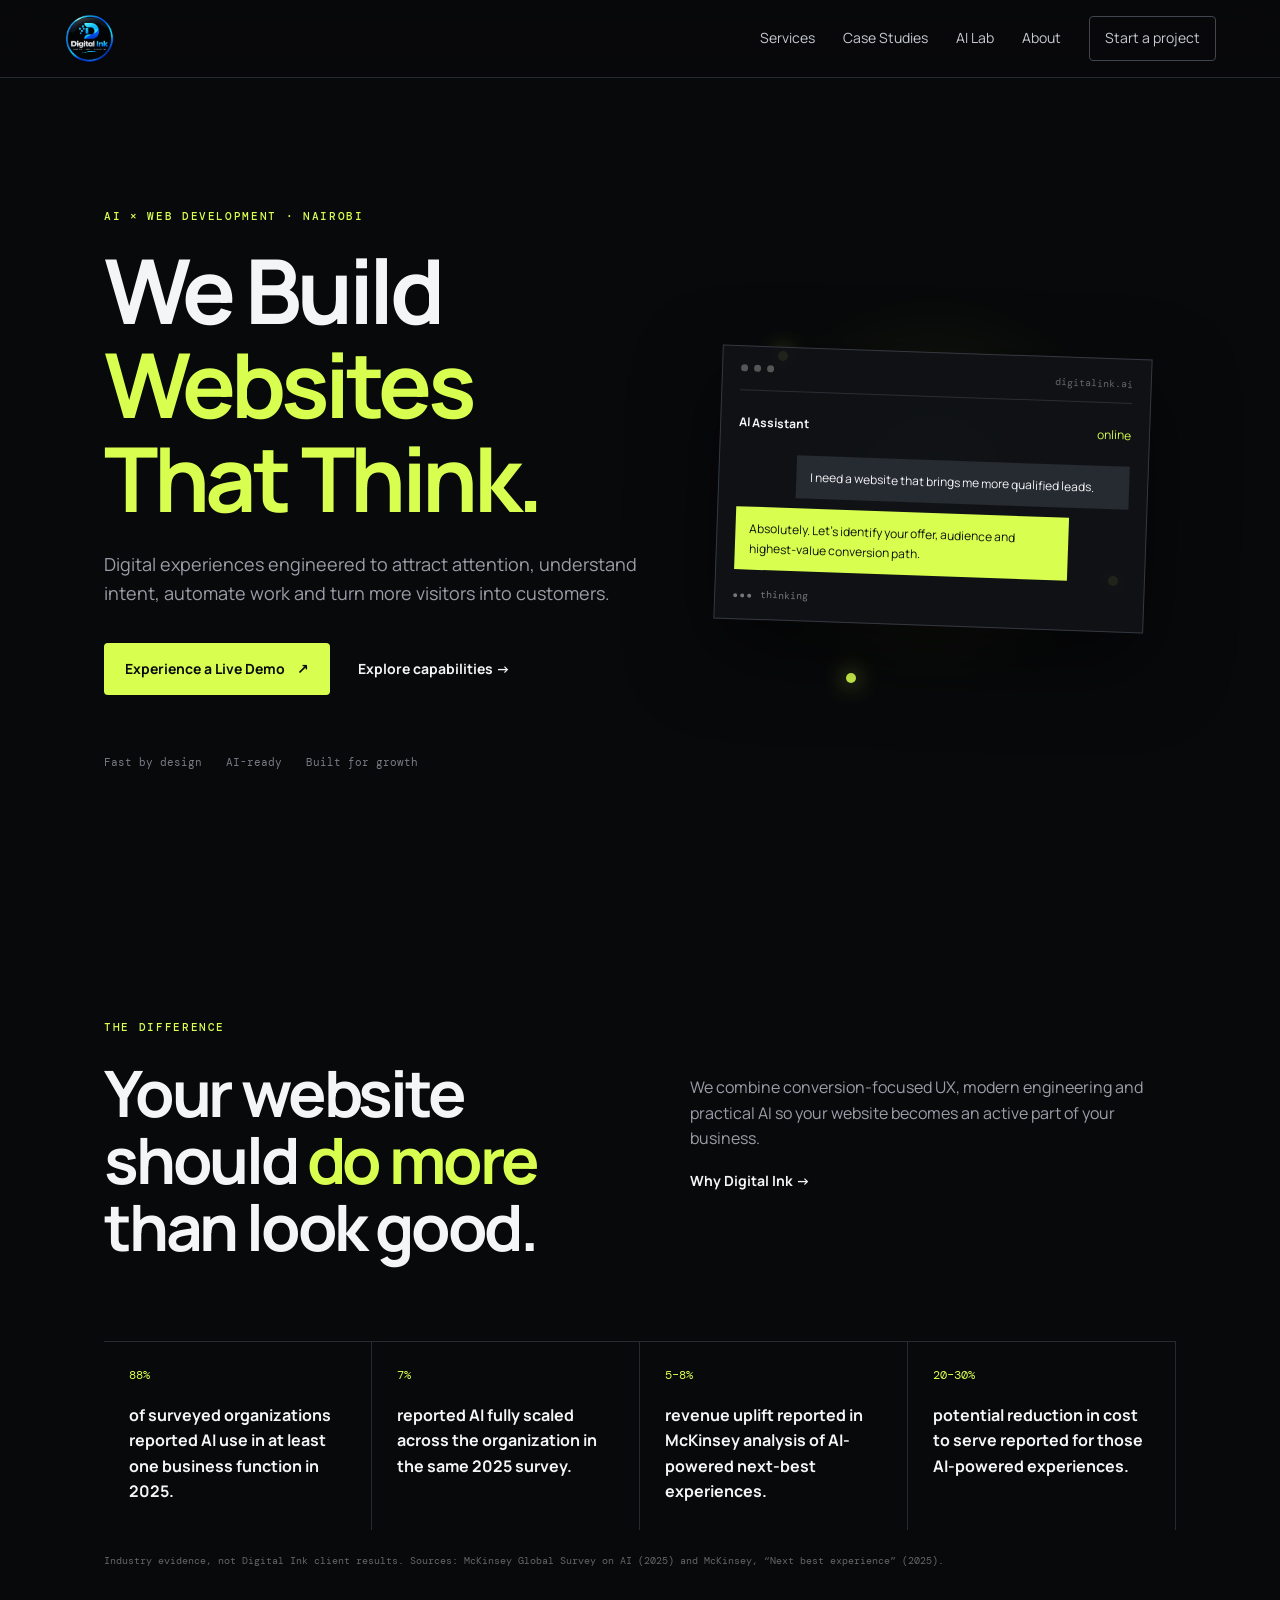
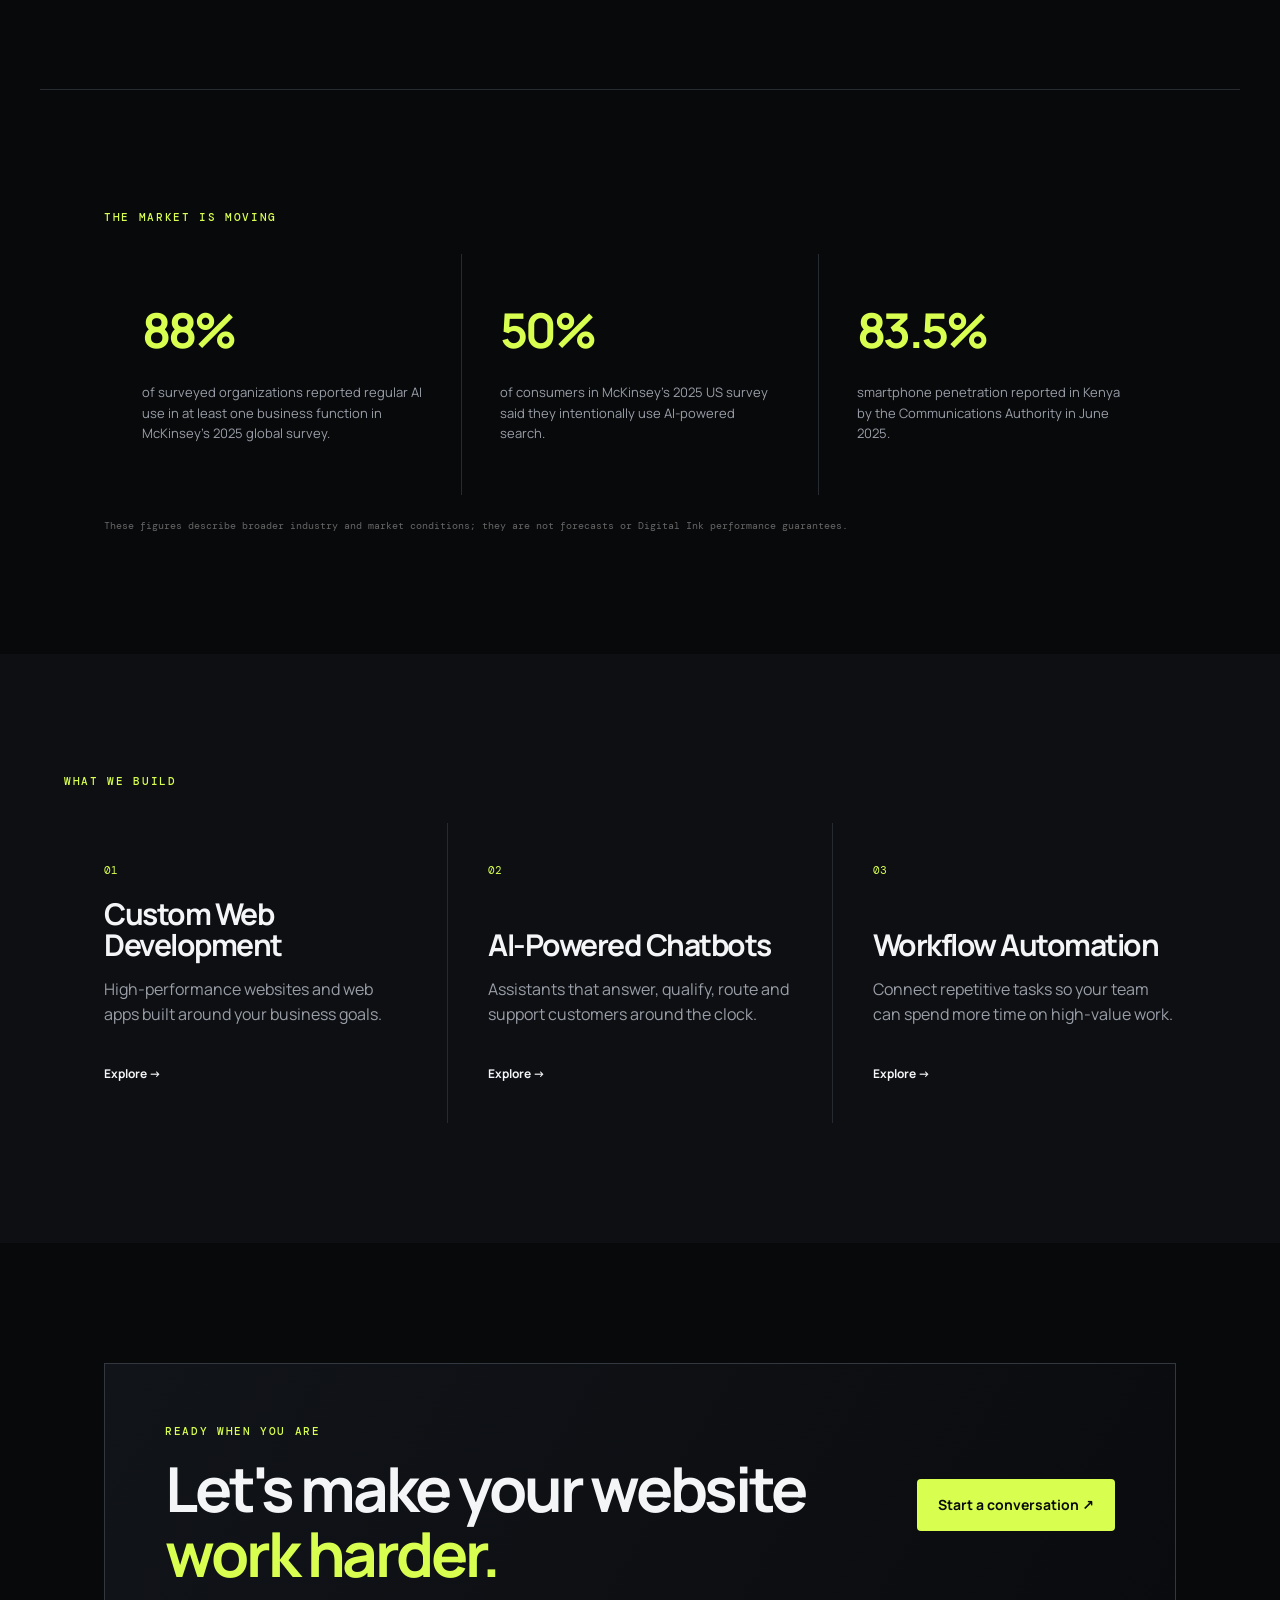
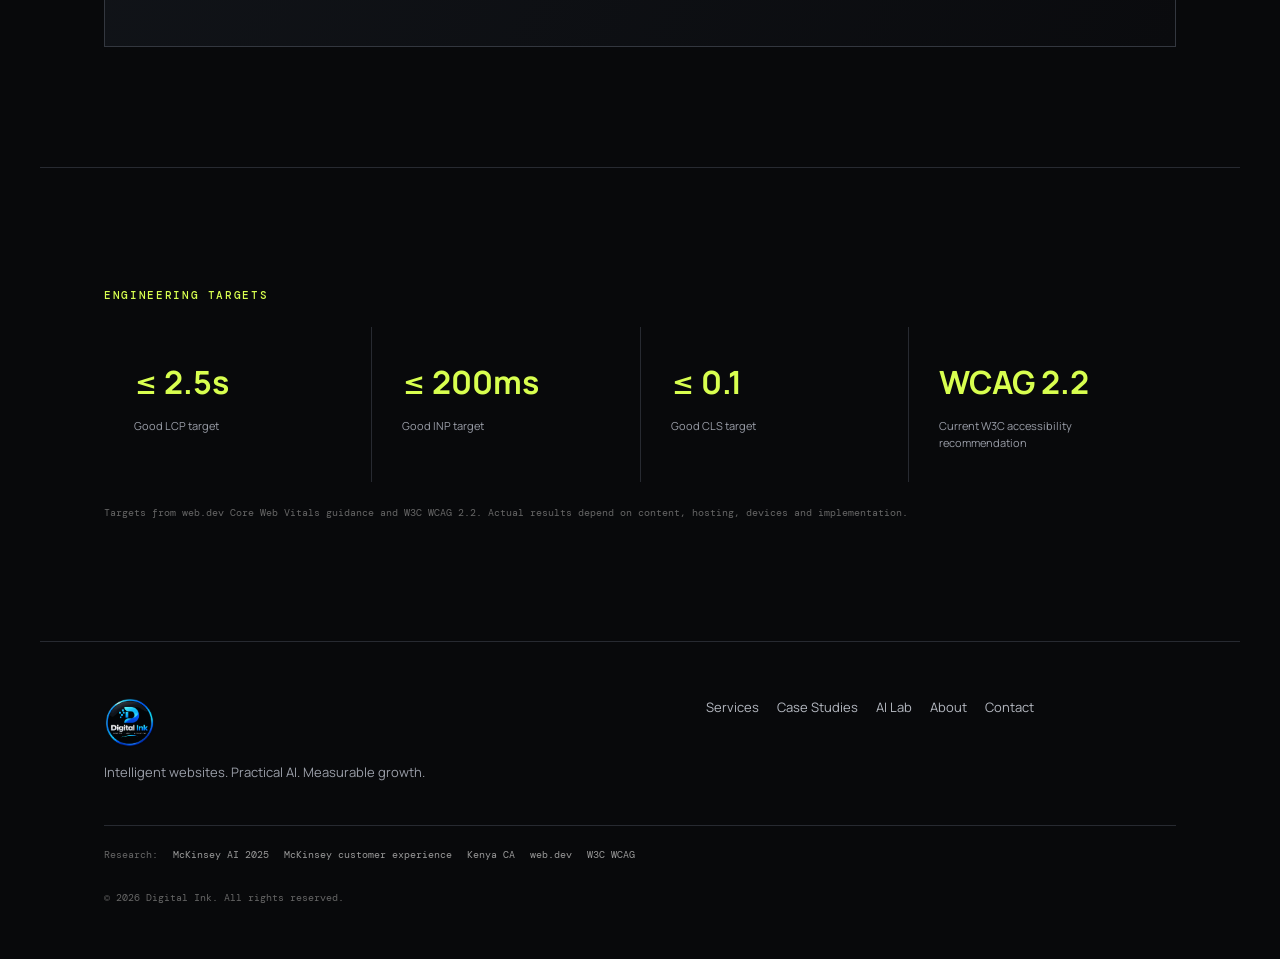
==== commit 41e94852: "Add files via upload" ====
--- a/index.html
+++ b/index.html
@@ -50,8 +50,22 @@
     <a class="text-link" href="about.html">Why Digital Ink →</a></div>
   </div>
   <div class="metrics">
-    <div><strong>01</strong><span>Strategy before code</span></div><div><strong>02</strong><span>Automation where it matters</span></div><div><strong>03</strong><span>Performance as a feature</span></div><div><strong>04</strong><span>Human-centered AI</span></div>
+    <div><strong>88%</strong><span>of surveyed organizations reported AI use in at least one business function in 2025.</span></div>
+    <div><strong>7%</strong><span>reported AI fully scaled across the organization in the same 2025 survey.</span></div>
+    <div><strong>5–8%</strong><span>revenue uplift reported in McKinsey analysis of AI-powered next-best experiences.</span></div>
+    <div><strong>20–30%</strong><span>potential reduction in cost to serve reported for those AI-powered experiences.</span></div>
   </div>
+  <div class="source-note">Industry evidence, not Digital Ink client results. Sources: McKinsey Global Survey on AI (2025) and McKinsey, “Next best experience” (2025).</div>
+</section>
+
+<section class="section industry-context">
+  <div class="section-label">THE MARKET IS MOVING</div>
+  <div class="industry-grid">
+    <div><strong>88%</strong><p>of surveyed organizations reported regular AI use in at least one business function in McKinsey's 2025 global survey.</p></div>
+    <div><strong>50%</strong><p>of consumers in McKinsey's 2025 US survey said they intentionally use AI-powered search.</p></div>
+    <div><strong>83.5%</strong><p>smartphone penetration reported in Kenya by the Communications Authority in June 2025.</p></div>
+  </div>
+  <div class="source-note">These figures describe broader industry and market conditions; they are not forecasts or Digital Ink performance guarantees.</div>
 </section>
 
 <section class="section dark-section">
@@ -66,8 +80,23 @@
 <section class="section cta-section">
   <div class="cta-box"><div><div class="section-label">READY WHEN YOU ARE</div><h2>Let's make your website<br><span>work harder.</span></h2></div><a class="btn btn-primary" href="contact.html">Start a conversation ↗</a></div>
 </section>
+<section class="section standards-strip">
+  <div class="section-label">ENGINEERING TARGETS</div>
+  <div class="standards-grid">
+    <div><strong>≤ 2.5s</strong><span>Good LCP target</span></div>
+    <div><strong>≤ 200ms</strong><span>Good INP target</span></div>
+    <div><strong>≤ 0.1</strong><span>Good CLS target</span></div>
+    <div><strong>WCAG 2.2</strong><span>Current W3C accessibility recommendation</span></div>
+  </div>
+  <div class="source-note">Targets from web.dev Core Web Vitals guidance and W3C WCAG 2.2. Actual results depend on content, hosting, devices and implementation.</div>
+</section>
 </main>
 
-<footer><div><a class="brand" href="index.html" aria-label="Digital Ink home"><img class="brand-logo" src="assets/digital-ink-logo.png" alt="Digital Ink"></a><p>Intelligent websites. Practical AI. Measurable growth.</p></div><div class="footer-links"><a href="services.html">Services</a><a href="case-studies.html">Case Studies</a><a href="ai-lab.html">AI Lab</a><a href="about.html">About</a><a href="contact.html">Contact</a></div><div class="copyright">© 2026 Digital Ink. All rights reserved.</div></footer>
+<footer><div><a class="brand" href="index.html" aria-label="Digital Ink home"><img class="brand-logo" src="assets/digital-ink-logo.png" alt="Digital Ink"></a><p>Intelligent websites. Practical AI. Measurable growth.</p></div><div class="footer-links"><a href="services.html">Services</a><a href="case-studies.html">Case Studies</a><a href="ai-lab.html">AI Lab</a><a href="about.html">About</a><a href="contact.html">Contact</a></div><div class="research-links"><span>Research:</span>
+<a href="https://www.mckinsey.com/capabilities/quantumblack/our-insights/the-state-of-ai-2025" target="_blank" rel="noopener">McKinsey AI 2025</a>
+<a href="https://www.mckinsey.com/capabilities/growth-marketing-and-sales/our-insights/next-best-experience-how-ai-can-power-every-customer-interaction" target="_blank" rel="noopener">McKinsey customer experience</a>
+<a href="https://www.ca.go.ke/index.php/mobile-internet-and-tech-services-surge-kenya-digital-shift-accelerates" target="_blank" rel="noopener">Kenya CA</a>
+<a href="https://web.dev/articles/vitals" target="_blank" rel="noopener">web.dev</a>
+<a href="https://www.w3.org/TR/wcag/" target="_blank" rel="noopener">W3C WCAG</a></div><div class="copyright">© 2026 Digital Ink. All rights reserved.</div></footer>
 <script src="assets/app.js"></script>
 </body></html>
--- a/assets/styles.css
+++ b/assets/styles.css
@@ -2,3 +2,27 @@
 :root{--bg:#08090b;--panel:#101216;--panel2:#15171c;--text:#f4f5f7;--muted:#9a9ea8;--line:#272a31;--accent:#d8ff4f;--max:1200px}
 *{box-sizing:border-box}html{scroll-behavior:smooth}body{margin:0;background:var(--bg);color:var(--text);font-family:Manrope,system-ui,sans-serif;line-height:1.6}a{color:inherit;text-decoration:none}p{color:var(--muted)}button,input,textarea,select{font:inherit}.site-header{height:78px;border-bottom:1px solid var(--line);display:flex;align-items:center;justify-content:space-between;padding:0 max(5vw,24px);position:sticky;top:0;background:rgba(8,9,11,.88);backdrop-filter:blur(14px);z-index:20}.brand{display:flex;align-items:center;gap:10px;font-weight:800;letter-spacing:-.04em}.brand-logo{display:block;width:150px;height:52px;object-fit:contain;object-position:left center}.brand:focus-visible{outline:2px solid var(--accent);outline-offset:5px}.brand-mark{width:32px;height:32px;border:1px solid #5e624d;display:grid;place-items:center;font:500 11px 'DM Mono';color:var(--accent)}nav{display:flex;align-items:center;gap:28px;font-size:14px;color:#c7cad0}nav a:hover,nav a.active{color:#fff}.nav-cta{border:1px solid #42464f;padding:10px 15px;border-radius:4px}.nav-cta:hover{border-color:var(--accent)}.menu-toggle{display:none;background:none;border:0;color:#fff;font-size:24px}.hero{min-height:calc(100vh - 78px);max-width:var(--max);margin:auto;padding:8vh 5vw;display:grid;grid-template-columns:1.05fr .95fr;gap:50px;align-items:center}.eyebrow,.section-label{font:500 11px 'DM Mono';letter-spacing:.15em;color:var(--accent)}h1,h2,h3{line-height:1.05;letter-spacing:-.05em;margin:0}h1{font-size:clamp(52px,7vw,92px);margin:20px 0 25px}h1 span,h2 span{color:var(--accent)}.hero-text{font-size:18px;max-width:650px}.hero-actions{display:flex;align-items:center;gap:28px;margin-top:35px}.btn{display:inline-flex;justify-content:center;align-items:center;gap:12px;padding:14px 20px;border-radius:4px;border:1px solid transparent;cursor:pointer;font-weight:700;font-size:14px}.btn-primary{background:var(--accent);color:#090a0b}.btn-primary:hover{filter:brightness(1.06);transform:translateY(-1px)}.btn-secondary{background:transparent;border-color:#454953;color:#fff}.text-link{font-size:14px;font-weight:700}.trust-row{display:flex;gap:24px;margin-top:60px;font:11px 'DM Mono';color:#777c86}.hero-visual{min-height:510px;position:relative;display:grid;place-items:center}.orb{width:270px;height:270px;border-radius:50%;background:radial-gradient(circle,#d8ff4f22,#6f7d3820 35%,transparent 68%);box-shadow:0 0 100px #d8ff4f15}.network{position:absolute;width:10px;height:10px;background:var(--accent);border-radius:50%;box-shadow:0 0 22px var(--accent)}.n1{top:23%;left:18%}.n2{top:67%;right:12%}.n3{bottom:12%;left:32%}.demo-window{position:absolute;width:min(430px,90%);padding:18px;background:rgba(16,18,22,.92);border:1px solid #343840;box-shadow:0 30px 80px #0008;transform:rotate(2deg)}.window-top{display:flex;gap:6px;border-bottom:1px solid #2a2d33;padding-bottom:12px}.window-top span{width:7px;height:7px;border-radius:50%;background:#555}.window-top small{margin-left:auto;font:10px 'DM Mono';color:#666}.chat-line{display:flex;justify-content:space-between;margin:22px 0;font-size:12px}.chat-line em{font-style:normal;color:var(--accent)}.bubble{padding:12px 14px;margin:10px 0;font-size:12px;max-width:85%}.bubble.user{margin-left:auto;background:#262a31}.bubble.ai{background:#d8ff4f;color:#10120c}.typing{font:10px 'DM Mono';color:#777;margin-top:18px}.typing i{display:inline-block;width:4px;height:4px;background:#777;border-radius:50%;margin-right:3px;animation:pulse 1s infinite}.typing i:nth-child(2){animation-delay:.2s}.typing i:nth-child(3){animation-delay:.4s}@keyframes pulse{50%{opacity:.2}}.section{max-width:var(--max);margin:auto;padding:120px 5vw}.two-col{display:grid;grid-template-columns:1fr 1fr;gap:100px;margin-top:25px}.two-col h2{font-size:clamp(40px,5vw,65px)}.metrics{display:grid;grid-template-columns:repeat(4,1fr);border-top:1px solid var(--line);margin-top:80px}.metrics div{padding:25px;border-right:1px solid var(--line);display:flex;flex-direction:column;gap:20px}.metrics strong{font:12px 'DM Mono';color:var(--accent)}.metrics span{font-weight:700}.dark-section{max-width:none;background:#0d0f12}.dark-section>*{max-width:var(--max);margin-left:auto;margin-right:auto}.card-grid{display:grid;grid-template-columns:repeat(3,1fr);gap:1px;background:var(--line);margin-top:35px}.feature-card{background:#0d0f12;padding:40px;min-height:300px;display:flex;flex-direction:column}.feature-card:hover{background:#14171b}.feature-card span{font:11px 'DM Mono';color:var(--accent)}.feature-card h3{font-size:30px;margin-top:auto}.feature-card b{font-size:12px;margin-top:20px}.cta-box{border:1px solid #33373f;padding:60px;display:flex;align-items:center;justify-content:space-between;background:linear-gradient(120deg,#111419,#0a0b0e)}.cta-box h2{font-size:clamp(38px,5vw,62px);margin-top:18px}footer{border-top:1px solid var(--line);padding:55px 5vw;display:grid;grid-template-columns:1.3fr 1fr auto;gap:30px;max-width:var(--max);margin:auto}footer p{font-size:13px;max-width:330px}.footer-links{display:flex;flex-wrap:wrap;gap:18px;font-size:13px;color:#b4b8c0}.copyright{font:10px 'DM Mono';color:#666;align-self:end}.page-hero{max-width:var(--max);margin:auto;padding:130px 5vw 90px}.page-hero h1{font-size:clamp(55px,7vw,90px)}.page-hero>p{font-size:18px;max-width:650px;margin-top:30px}.service-list{padding-top:20px}.service-row{display:grid;grid-template-columns:70px 1fr 320px;gap:50px;border-top:1px solid var(--line);padding:65px 0}.service-row h2{font-size:42px}.service-row p{max-width:650px}.service-row ul{display:flex;flex-wrap:wrap;gap:8px 30px;padding:0;list-style:none;color:#b8bbc2;font-size:13px}.service-number{font:12px 'DM Mono';color:var(--accent)}.mini-demo,.mini-chart,.mini-personal,.mini-flow{background:#111318;border:1px solid #2b2e35;min-height:180px;padding:22px}.mini-bar{height:10px;background:#2a2d33;width:60%;margin-bottom:25px}.mini-lines{height:50px;background:repeating-linear-gradient(to bottom,#25282e 0 6px,transparent 6px 14px)}.mini-button{margin-top:20px;border:1px solid #555;padding:8px;width:75px;font-size:10px}.chat-mini{font-size:11px}.chat-mini b{color:var(--accent)}.chat-mini p{background:#20232a;padding:8px;color:#ccc}.chat-mini .mini-user{margin-left:30px}.mini-chart{display:flex;align-items:end;gap:8px}.mini-chart i{width:18px;background:var(--accent);opacity:.7}.mini-chart i:nth-child(1){height:30%}.mini-chart i:nth-child(2){height:45%}.mini-chart i:nth-child(3){height:35%}.mini-chart i:nth-child(4){height:65%}.mini-chart i:nth-child(5){height:52%}.mini-chart i:nth-child(6){height:85%}.mini-personal{display:flex;flex-direction:column;justify-content:center;gap:10px}.mini-personal span{color:#888;font-size:11px}.mini-personal strong{font-size:22px}.mini-flow{display:flex;align-items:center;justify-content:center;gap:8px;font:11px 'DM Mono'}.mini-flow span{border:1px solid #444;padding:8px}.cases{padding-top:20px}.case-card{display:grid;grid-template-columns:1.05fr .95fr;gap:70px;border-top:1px solid var(--line);padding:70px 0}.case-card.reverse{grid-template-columns:.95fr 1.05fr}.case-card.reverse .case-visual{order:2}.case-visual{background:#111318;border:1px solid #292d34;padding:28px;display:grid;grid-template-columns:1fr 1fr;gap:15px;align-content:center}.case-visual>span{font:9px 'DM Mono';color:#777}.fake-site{min-height:180px;padding:30px;font-size:14px;background:#e9ebef;color:#15171a}.fake-site b{display:block;margin-top:50px;padding:8px;background:#15171a;color:#fff}.fake-site.new{background:#d8ff4f}.result-row{display:flex;gap:50px;margin:35px 0}.result-row div{display:flex;flex-direction:column}.result-row strong{font-size:38px}.result-row span{font-size:11px;color:#888}.case-copy h2{font-size:48px;margin:20px 0}.case-copy small{color:#666;font-size:10px}.dashboard{display:block}.dash-head{font:10px 'DM Mono';color:var(--accent);border-bottom:1px solid #333;padding-bottom:15px}.dash-grid{display:grid;grid-template-columns:repeat(3,1fr);gap:8px;margin:25px 0}.dash-grid span{font-size:26px;border:1px solid #2d3036;padding:18px}.dash-bars{height:120px;background:linear-gradient(to top,transparent 0 20%,#24272d 20% 21%,transparent 21% 40%,#24272d 40% 41%,transparent 41% 60%,#24272d 60% 61%,transparent 61%);position:relative}.dash-bars:after{content:'';position:absolute;inset:20px 10px;background:linear-gradient(145deg,transparent 20%,var(--accent) 21% 23%,transparent 24% 42%,var(--accent) 43% 45%,transparent 46% 62%,var(--accent) 63% 65%,transparent 66%)}.sandbox{padding-top:30px}.sandbox-grid{display:grid;grid-template-columns:1fr 1fr;gap:1px;background:var(--line);margin-top:30px}.sandbox-panel,.output-panel{background:#101216;padding:40px}.sandbox-panel h2{font-size:40px}.sandbox-panel label,.contact-form label{display:block;color:#c6c9d0;font-size:12px;font-weight:700;margin:25px 0}.sandbox-panel input,.contact-form input,.contact-form textarea,.contact-form select{display:block;width:100%;background:#0a0b0e;border:1px solid #343840;color:#fff;padding:14px;margin-top:8px;outline:none}.sandbox-panel input:focus,.contact-form input:focus,.contact-form textarea:focus{border-color:var(--accent)}.output-panel{min-height:360px}.output-label{font:10px 'DM Mono';color:#666}.output-panel h3{font-size:28px;margin:50px 0 15px}.output-panel small{display:block;color:#666;margin-top:25px}.muted{color:#666}.lab-cards{display:grid;grid-template-columns:repeat(3,1fr);gap:1px;background:var(--line);padding-top:0}.lab-cards article{background:var(--bg);padding:40px}.lab-cards span,.principle b{font:10px 'DM Mono';color:var(--accent)}.lab-cards h3{font-size:26px;margin-top:70px}.manifesto{display:grid;grid-template-columns:1fr 1fr;gap:100px}.manifesto-main h2{font-size:clamp(42px,5vw,68px);margin-top:25px}.principles{display:grid;grid-template-columns:repeat(4,1fr);gap:1px;background:var(--line);padding-top:0}.principle{background:var(--bg);padding:30px}.principle h3{font-size:22px;margin-top:45px}.team-placeholder{border-top:1px solid var(--line)}.team-placeholder h2{font-size:55px;margin:20px 0}.contact-grid{display:grid;grid-template-columns:1.2fr .8fr;gap:80px;padding-top:20px}.contact-form{border-top:1px solid var(--line);padding-top:15px}.contact-form .btn{margin-top:10px}.form-status{display:none;border:1px solid #3e4930;color:var(--accent);padding:14px;margin-top:18px;font-size:12px}.form-status.show{display:block}.aside-card{border-top:1px solid var(--line);padding:25px 0}.aside-card span{font:10px 'DM Mono';color:var(--accent)}.aside-card h3{font-size:25px;margin:15px 0}.aside-card p{font-size:13px}.aside-card .btn{margin-top:10px}
 @media(max-width:850px){.site-header{height:68px}.menu-toggle{display:block}header nav{display:none;position:absolute;left:0;right:0;top:68px;background:#0b0c0f;padding:25px;flex-direction:column;align-items:flex-start;border-bottom:1px solid var(--line)}header nav.open{display:flex}.hero{grid-template-columns:1fr;padding-top:70px}.hero-visual{min-height:390px}.two-col,.manifesto,.contact-grid,.sandbox-grid{grid-template-columns:1fr;gap:35px}.metrics{grid-template-columns:1fr 1fr}.card-grid,.lab-cards,.principles{grid-template-columns:1fr}.service-row,.case-card,.case-card.reverse{grid-template-columns:1fr;gap:25px}.case-card.reverse .case-visual{order:0}.service-row h2,.case-copy h2{font-size:36px}.cta-box{flex-direction:column;align-items:flex-start;gap:30px;padding:40px}footer{grid-template-columns:1fr}.copyright{align-self:auto}.page-hero{padding-top:90px}.page-hero h1{font-size:52px}.hero h1{font-size:55px}.trust-row{flex-wrap:wrap}.hero-actions{flex-wrap:wrap}.mini-demo,.mini-chart,.mini-personal,.mini-flow{max-width:420px}.result-row{gap:25px}.case-visual{grid-template-columns:1fr 1fr}}
+
+.source-note{font:10px 'DM Mono';color:#666;margin-top:22px;line-height:1.7}
+.industry-context{border-top:1px solid var(--line)}
+.industry-grid{display:grid;grid-template-columns:repeat(3,1fr);gap:1px;background:var(--line);margin-top:30px}
+.industry-grid>div{background:var(--bg);padding:38px}
+.industry-grid strong{display:block;font-size:48px;letter-spacing:-.06em;color:var(--accent)}
+.industry-grid p{font-size:13px}
+.standards-strip{border-top:1px solid var(--line)}
+.standards-grid{display:grid;grid-template-columns:repeat(4,1fr);gap:1px;background:var(--line);margin-top:25px}
+.standards-grid>div{background:var(--bg);padding:30px}
+.standards-grid strong{display:block;font-size:32px;color:var(--accent)}
+.standards-grid span{display:block;color:#9a9ea8;font-size:11px;margin-top:8px}
+.evidence-panel{display:flex;flex-direction:column;justify-content:center;min-height:350px}
+.evidence-number{font-size:74px;line-height:1;color:var(--accent);letter-spacing:-.07em}
+.evidence-number.second{margin-top:28px}
+.evidence-label{font:10px 'DM Mono';color:#888;margin:10px 0 18px}
+.evidence-panel small{color:#666;font-size:10px;margin-top:18px}
+.evidence-bar{height:8px;background:#25282e;margin-top:10px}
+.evidence-bar span{display:block;height:100%;background:var(--accent)}
+.evidence-note{font-size:13px;color:#aaa;border-left:2px solid #3d4430;padding-left:15px}
+.research-links{grid-column:1/-1;border-top:1px solid var(--line);padding-top:22px;display:flex;flex-wrap:wrap;gap:15px;font:10px 'DM Mono';color:#666}
+.research-links a{color:#999}
+.research-links a:hover{color:var(--accent)}
+@media(max-width:850px){.industry-grid,.standards-grid{grid-template-columns:1fr}.evidence-number{font-size:56px}.research-links{grid-column:auto}}
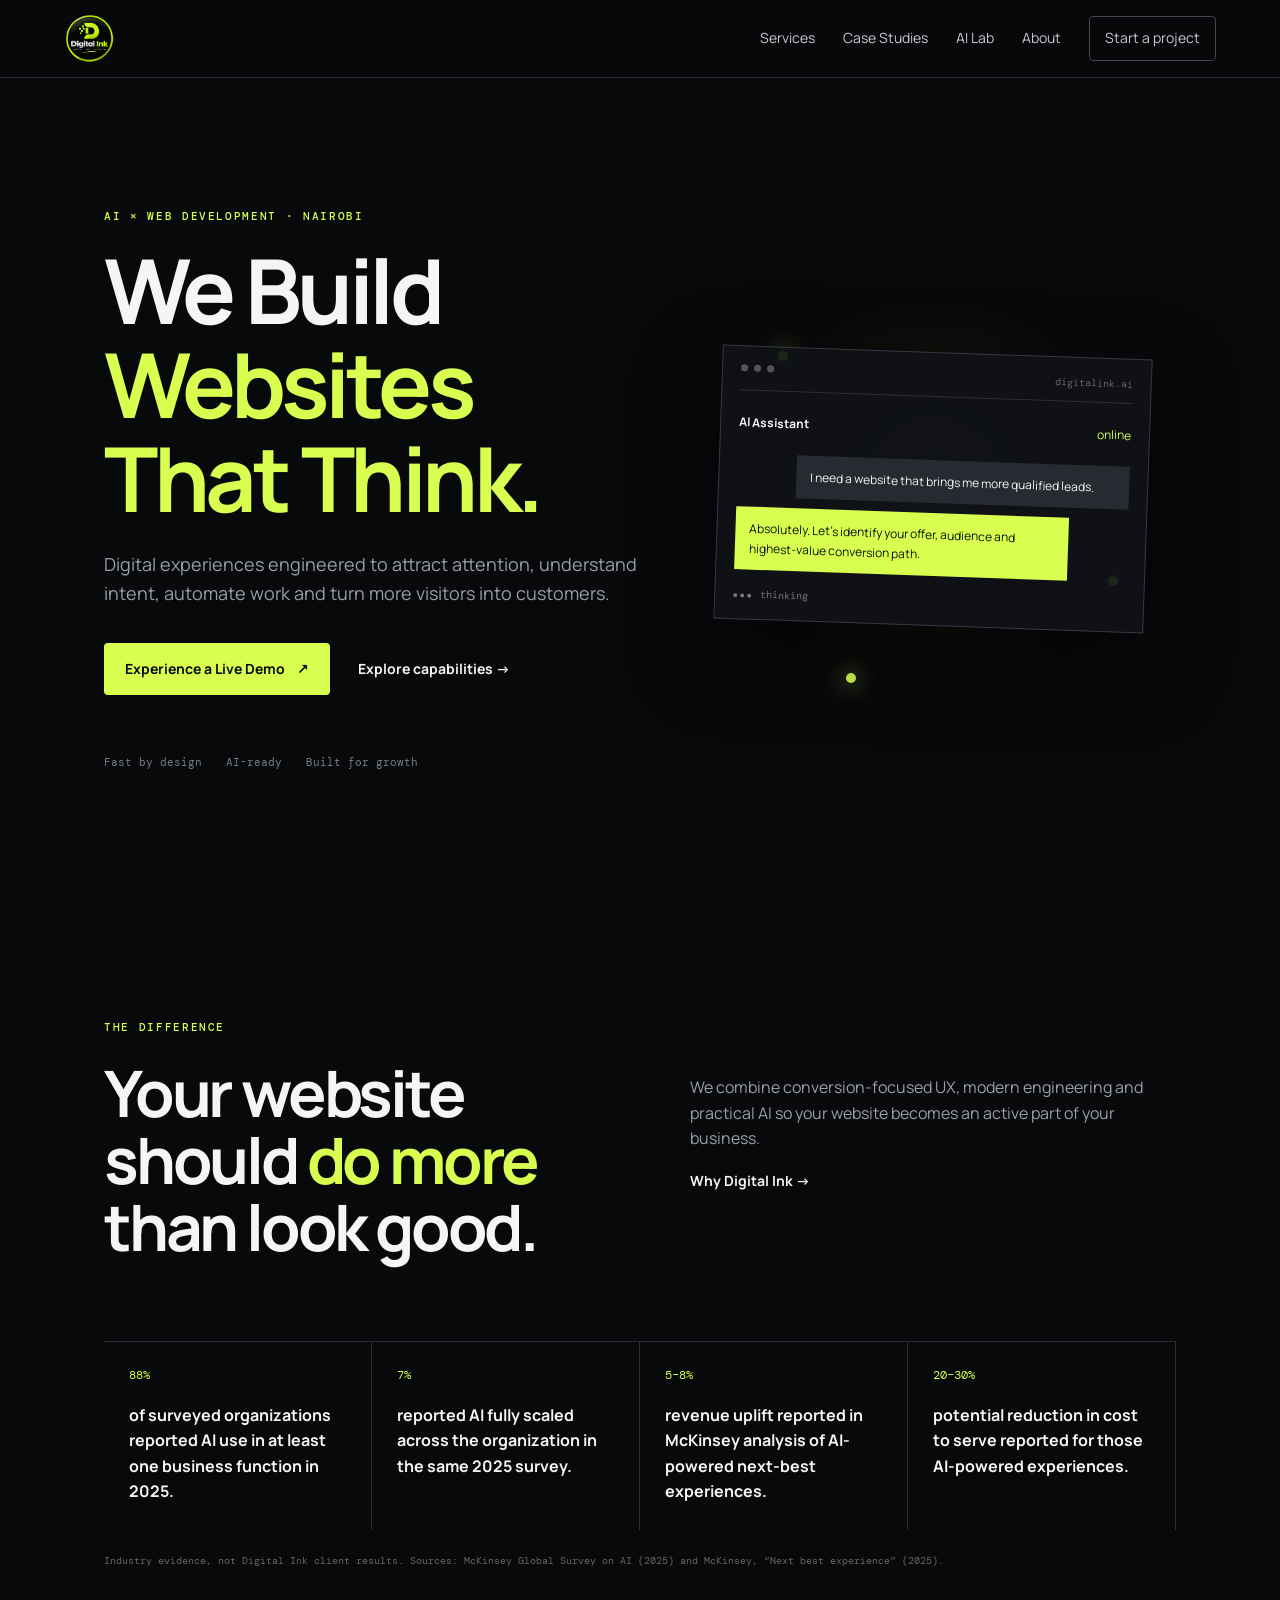
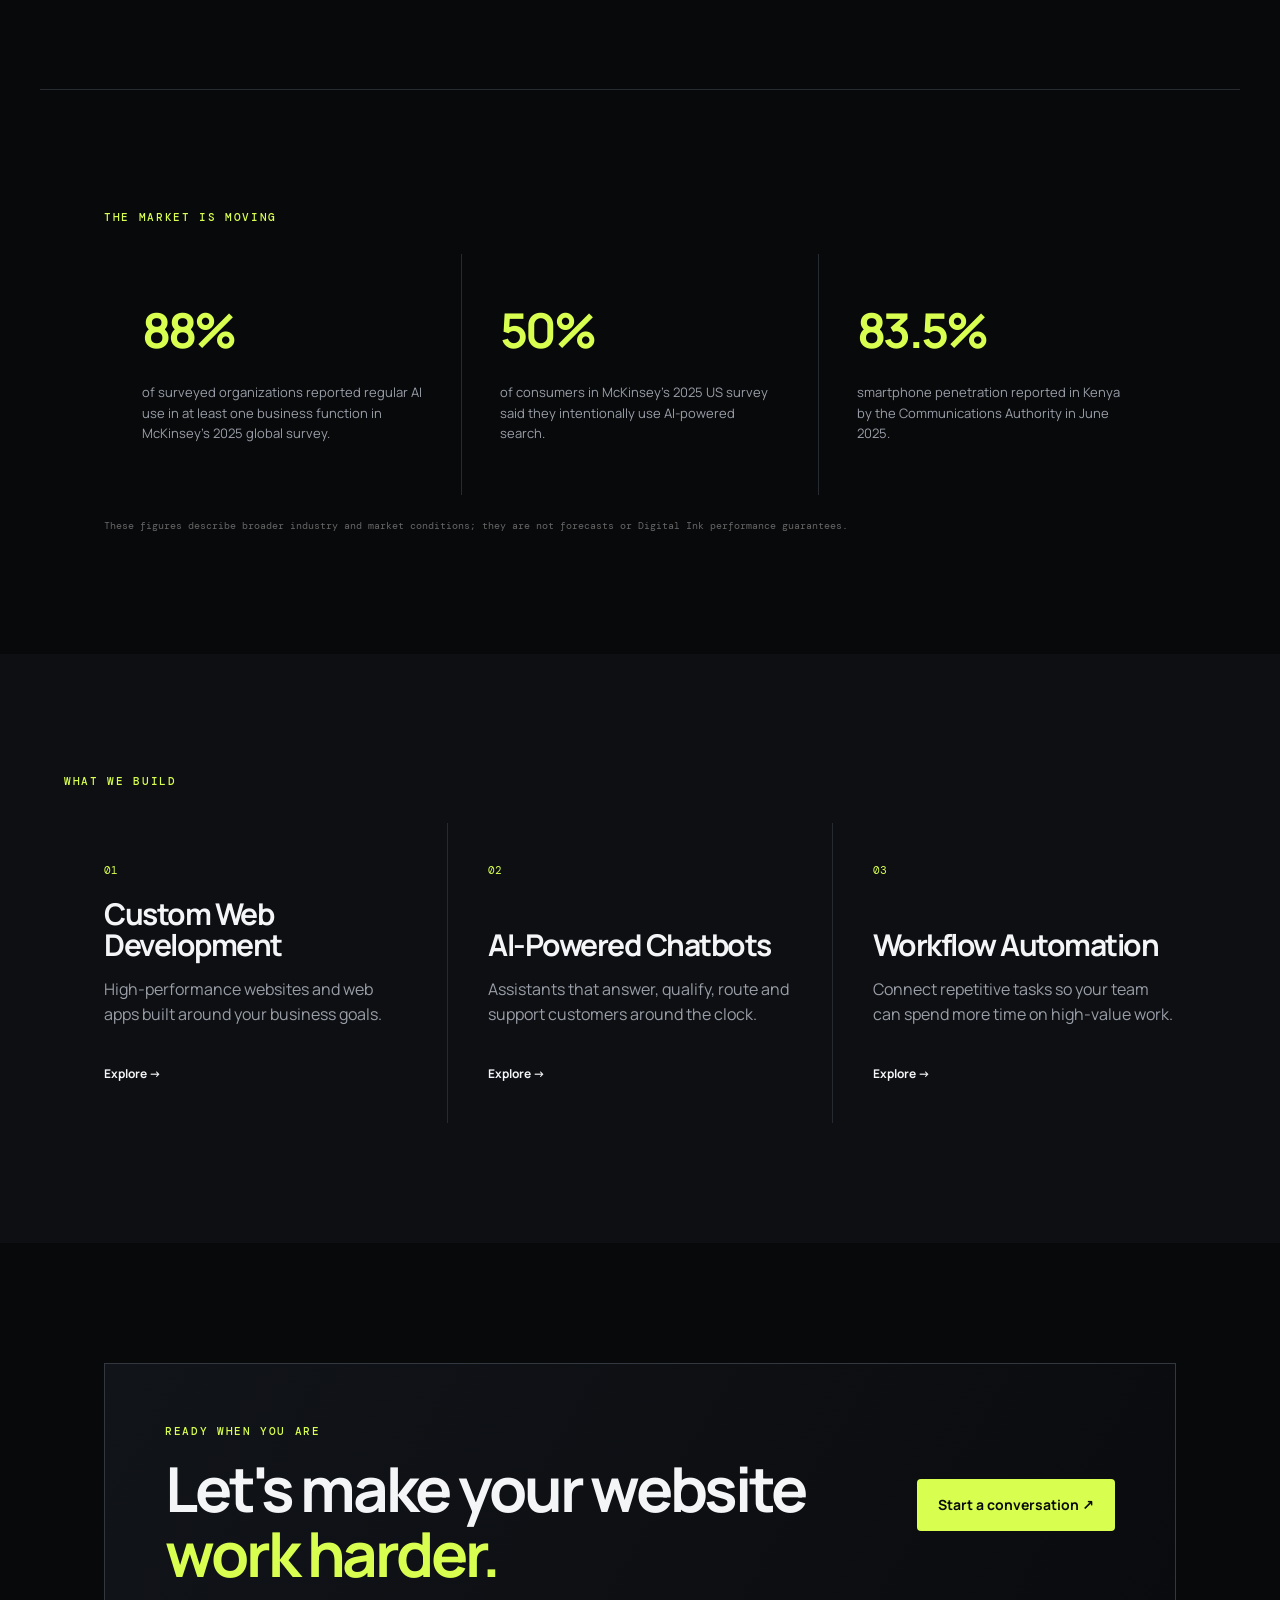
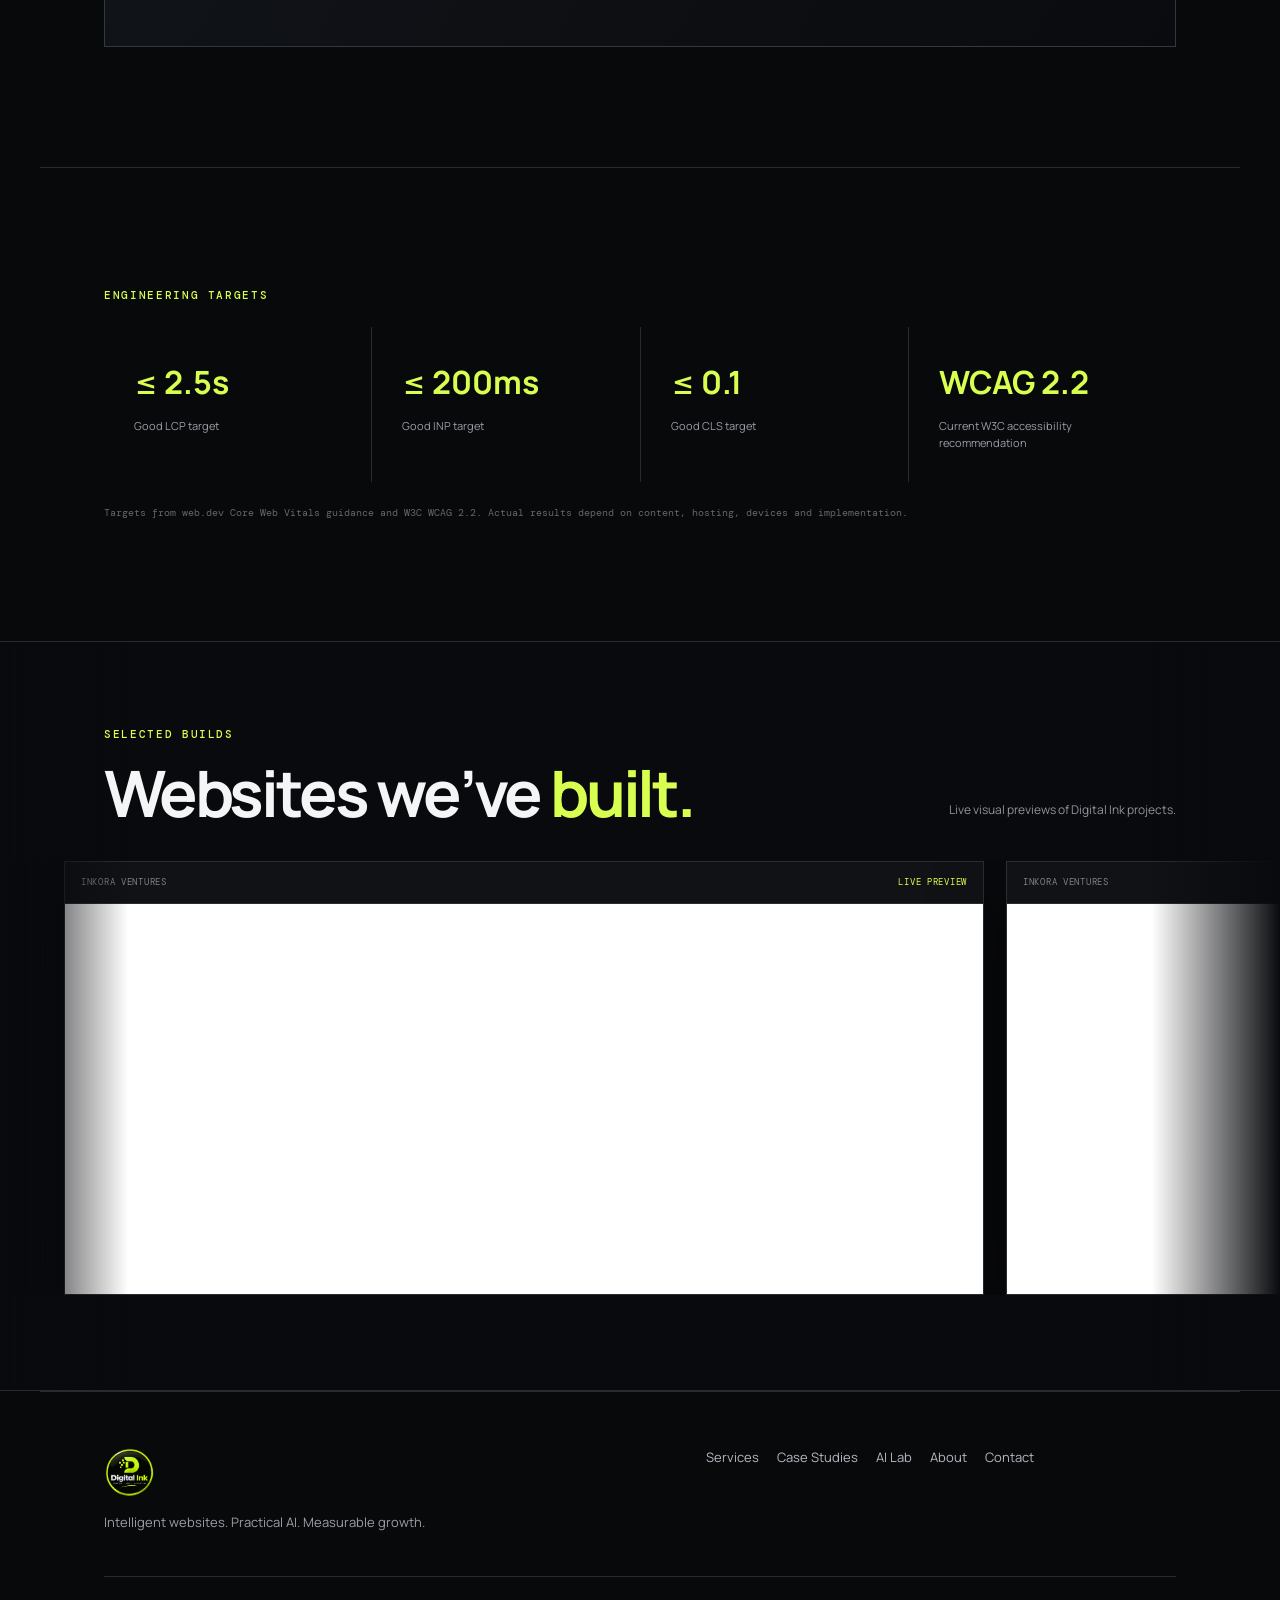
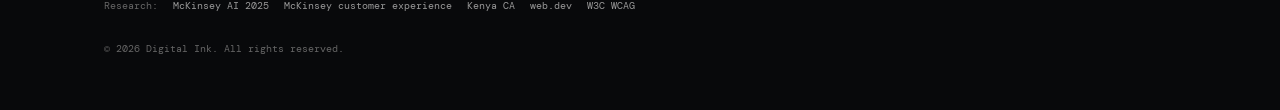
==== commit 2cea4e1c: "Add files via upload" ====
--- a/index.html
+++ b/index.html
@@ -91,6 +91,32 @@
   <div class="source-note">Targets from web.dev Core Web Vitals guidance and W3C WCAG 2.2. Actual results depend on content, hosting, devices and implementation.</div>
 </section>
 </main>
+<section class="work-marquee" aria-labelledby="selected-work-title">
+  <div class="work-marquee-head">
+    <div>
+      <div class="section-label">SELECTED BUILDS</div>
+      <h2 id="selected-work-title">Websites we’ve <span>built.</span></h2>
+    </div>
+    <p>Live visual previews of Digital Ink projects.</p>
+  </div>
+  <div class="work-marquee-viewport">
+    <div class="work-marquee-track">
+      <article class="work-preview" aria-label="Inkora Ventures website preview">
+        <div class="work-preview-top"><span>INKORA VENTURES</span><span>LIVE PREVIEW</span></div>
+        <div class="work-preview-screen">
+          <iframe src="https://inkora-vert.vercel.app/" title="Inkora Ventures website preview" loading="lazy" tabindex="-1"></iframe>
+        </div>
+      </article>
+      <article class="work-preview" aria-label="Inkora Ventures website preview">
+        <div class="work-preview-top"><span>INKORA VENTURES</span><span>LIVE PREVIEW</span></div>
+        <div class="work-preview-screen">
+          <iframe src="https://inkora-vert.vercel.app/" title="Inkora Ventures website preview" loading="lazy" tabindex="-1"></iframe>
+        </div>
+      </article>
+    </div>
+  </div>
+</section>
+
 
 <footer><div><a class="brand" href="index.html" aria-label="Digital Ink home"><img class="brand-logo" src="assets/digital-ink-logo.png" alt="Digital Ink"></a><p>Intelligent websites. Practical AI. Measurable growth.</p></div><div class="footer-links"><a href="services.html">Services</a><a href="case-studies.html">Case Studies</a><a href="ai-lab.html">AI Lab</a><a href="about.html">About</a><a href="contact.html">Contact</a></div><div class="research-links"><span>Research:</span>
 <a href="https://www.mckinsey.com/capabilities/quantumblack/our-insights/the-state-of-ai-2025" target="_blank" rel="noopener">McKinsey AI 2025</a>
--- a/assets/styles.css
+++ b/assets/styles.css
@@ -26,3 +26,23 @@
 .research-links a{color:#999}
 .research-links a:hover{color:var(--accent)}
 @media(max-width:850px){.industry-grid,.standards-grid{grid-template-columns:1fr}.evidence-number{font-size:56px}.research-links{grid-column:auto}}
+
+.work-marquee{width:100%;overflow:hidden;border-top:1px solid var(--line);border-bottom:1px solid var(--line);background:#090a0d;padding:85px 0 95px;position:relative}
+.work-marquee:before,.work-marquee:after{content:"";position:absolute;top:0;bottom:0;width:10vw;z-index:3;pointer-events:none}
+.work-marquee:before{left:0;background:linear-gradient(90deg,#090a0d,transparent)}
+.work-marquee:after{right:0;background:linear-gradient(270deg,#090a0d,transparent)}
+.work-marquee-head{max-width:var(--max);margin:0 auto 35px;padding:0 5vw;display:flex;align-items:end;justify-content:space-between;gap:30px;position:relative;z-index:4}
+.work-marquee-head h2{font-size:clamp(40px,5vw,65px);margin-top:18px}
+.work-marquee-head h2 span{color:var(--accent)}
+.work-marquee-head p{max-width:320px;color:#8f939c;font-size:12px;line-height:1.7;margin-bottom:5px}
+.work-marquee-viewport{width:100%;overflow:hidden}
+.work-marquee-track{display:flex;width:max-content;gap:22px;animation:workMarquee 32s linear infinite;padding-left:5vw}
+.work-marquee:hover .work-marquee-track{animation-play-state:paused}
+.work-preview{width:min(72vw,920px);flex:0 0 auto;background:#101216;border:1px solid #292d34;box-shadow:0 25px 70px rgba(0,0,0,.35);overflow:hidden}
+.work-preview-top{height:42px;padding:0 16px;display:flex;align-items:center;justify-content:space-between;border-bottom:1px solid #292d34;font:9px 'DM Mono';letter-spacing:.08em;color:#7d818a}
+.work-preview-top span:last-child{color:var(--accent)}
+.work-preview-screen{height:390px;background:#e9ebef;overflow:hidden;position:relative}
+.work-preview-screen iframe{display:block;width:100%;height:100%;border:0;background:#fff;transform-origin:top left}
+@keyframes workMarquee{from{transform:translateX(0)}to{transform:translateX(calc(-50% - 11px))}}
+@media(max-width:850px){.work-marquee{padding:65px 0 75px}.work-marquee-head{display:block;margin-bottom:25px}.work-marquee-head p{margin-top:16px}.work-preview{width:86vw}.work-preview-screen{height:330px}.work-marquee-track{animation-duration:27s}}
+@media(prefers-reduced-motion:reduce){.work-marquee-track{animation:none}.work-marquee:hover .work-marquee-track{animation:none}}
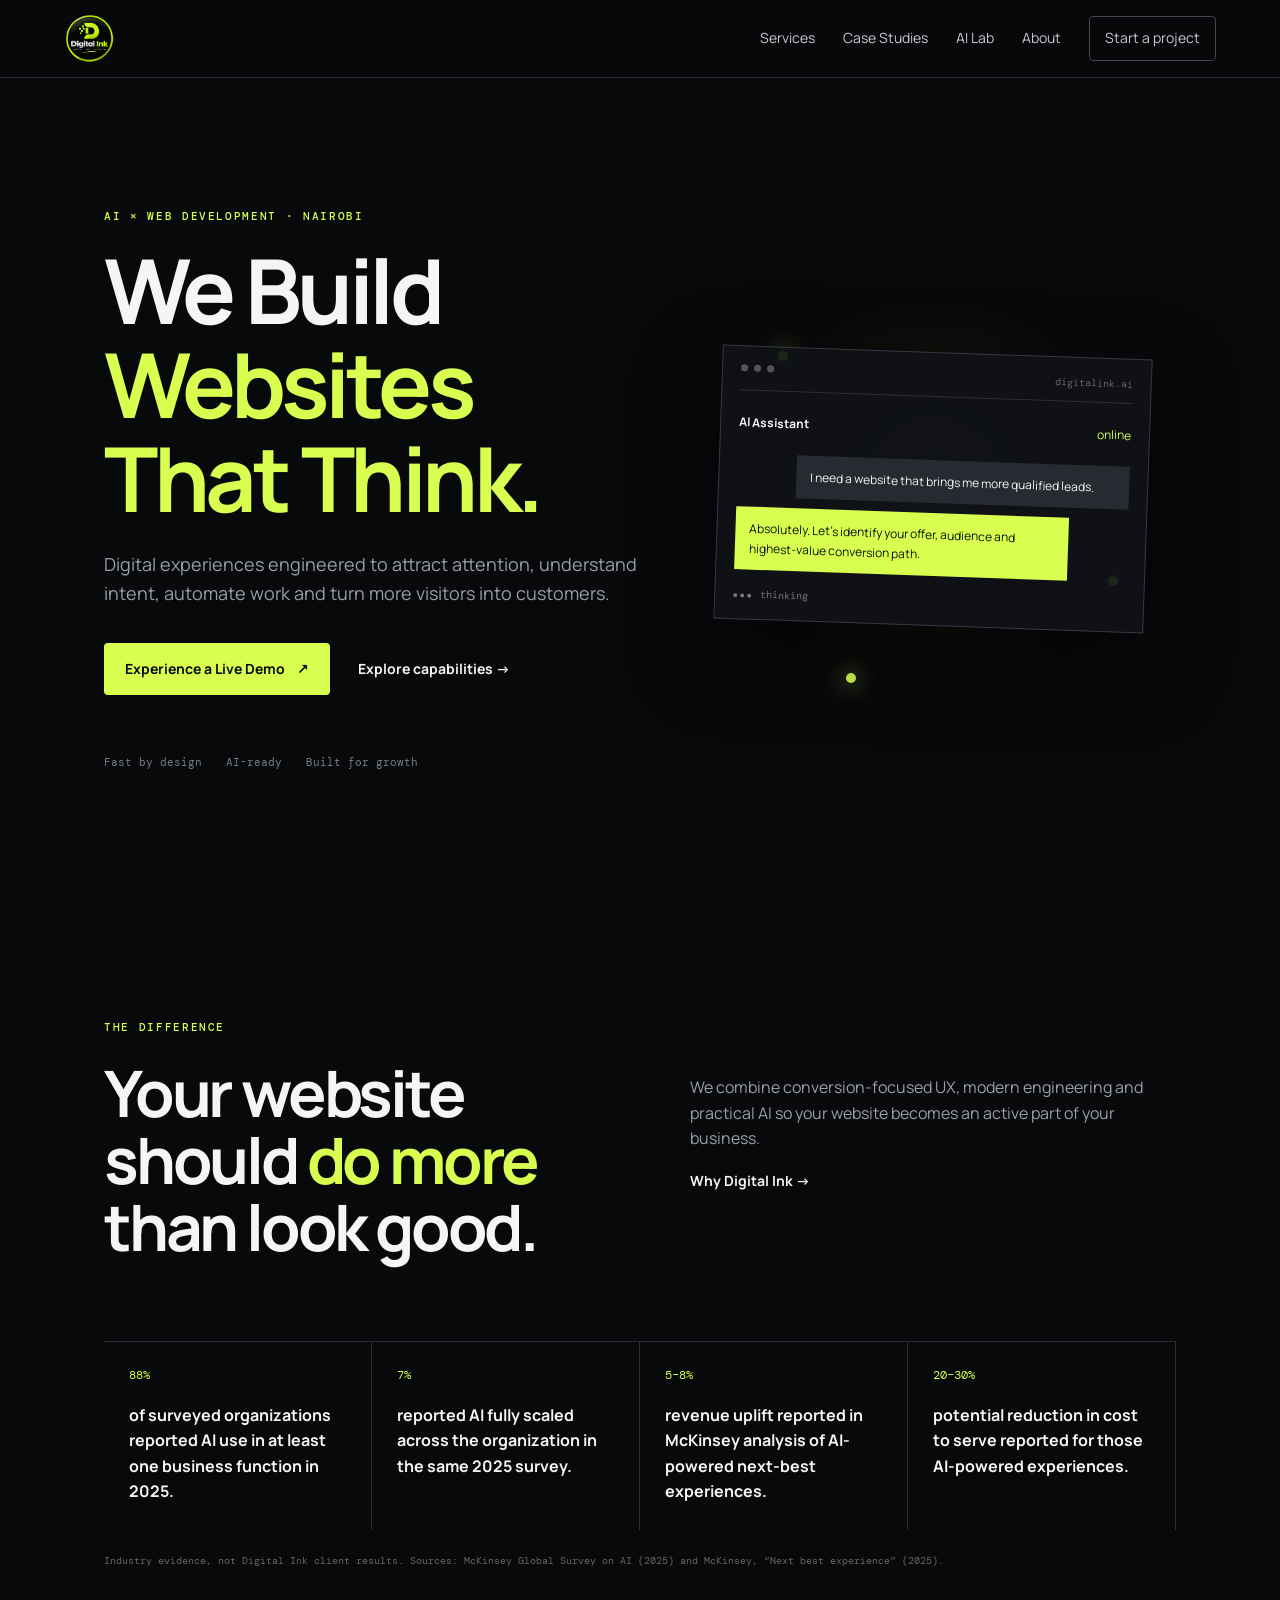
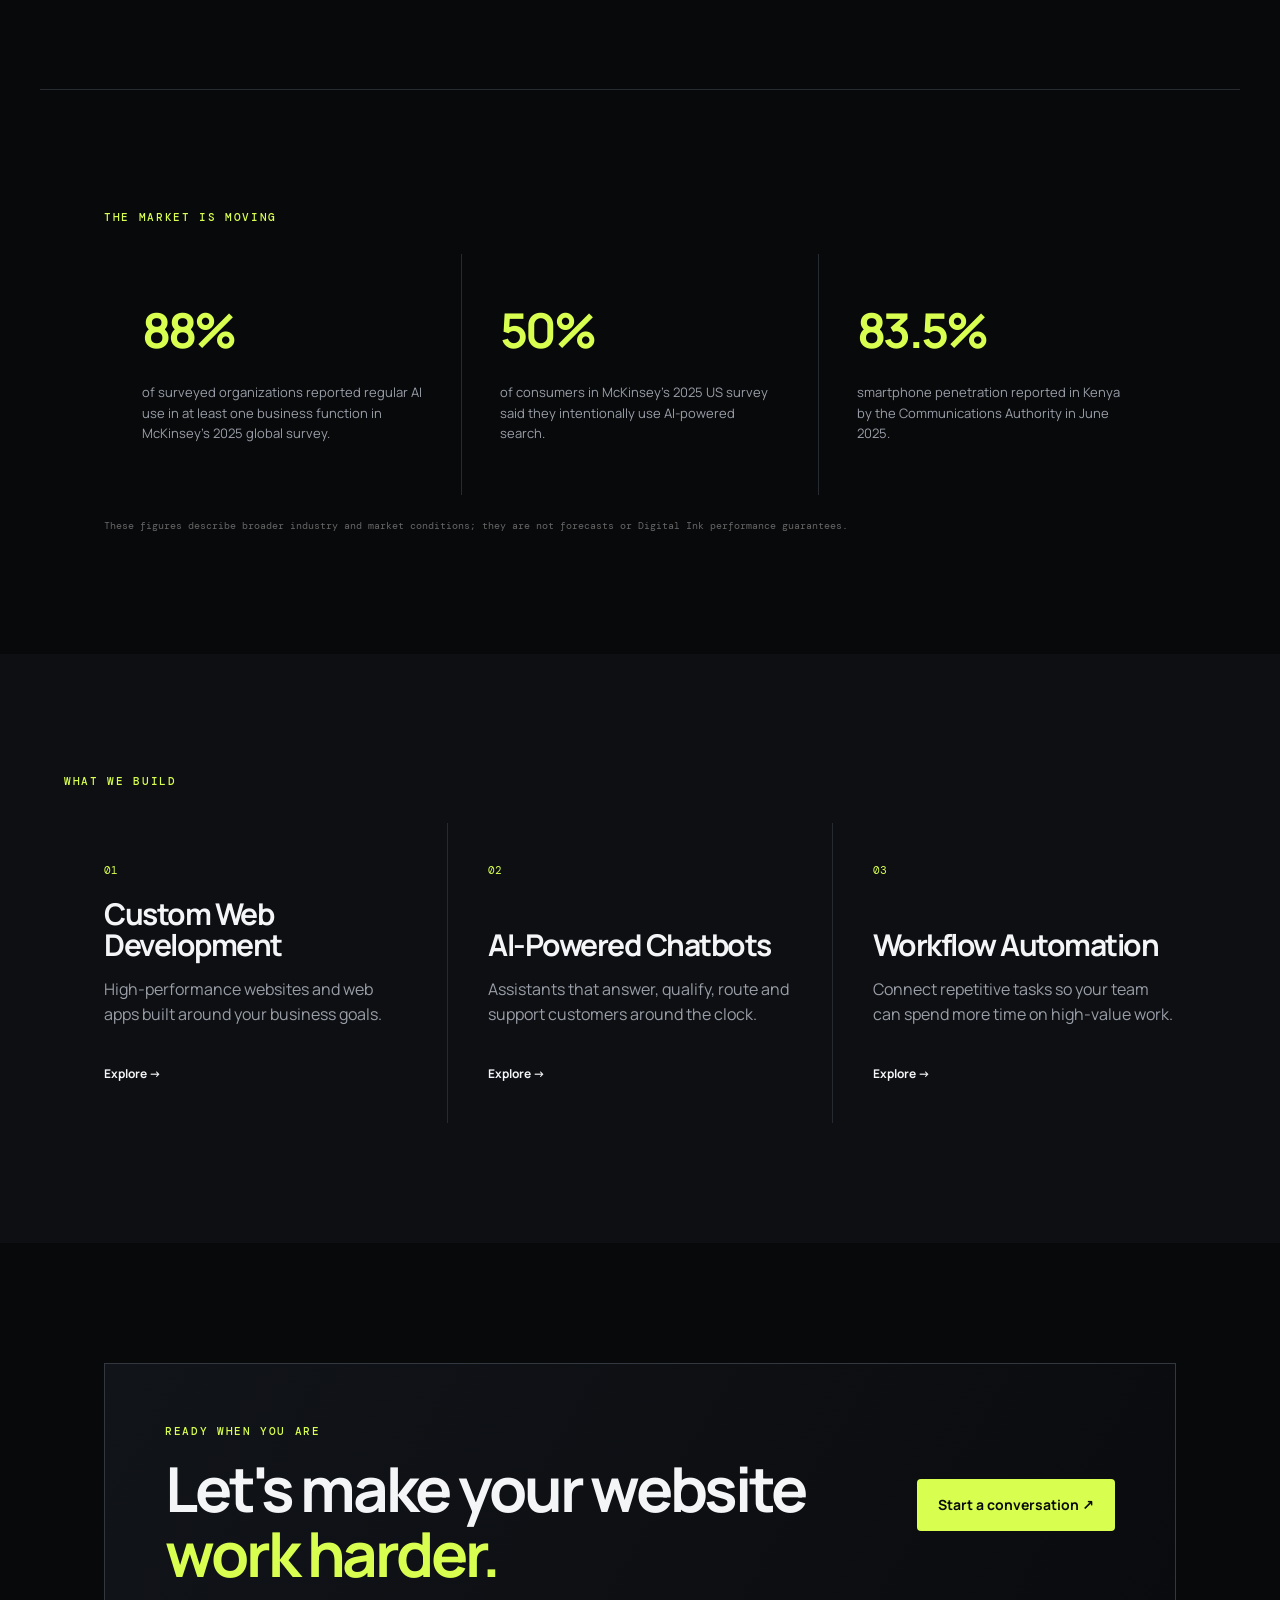
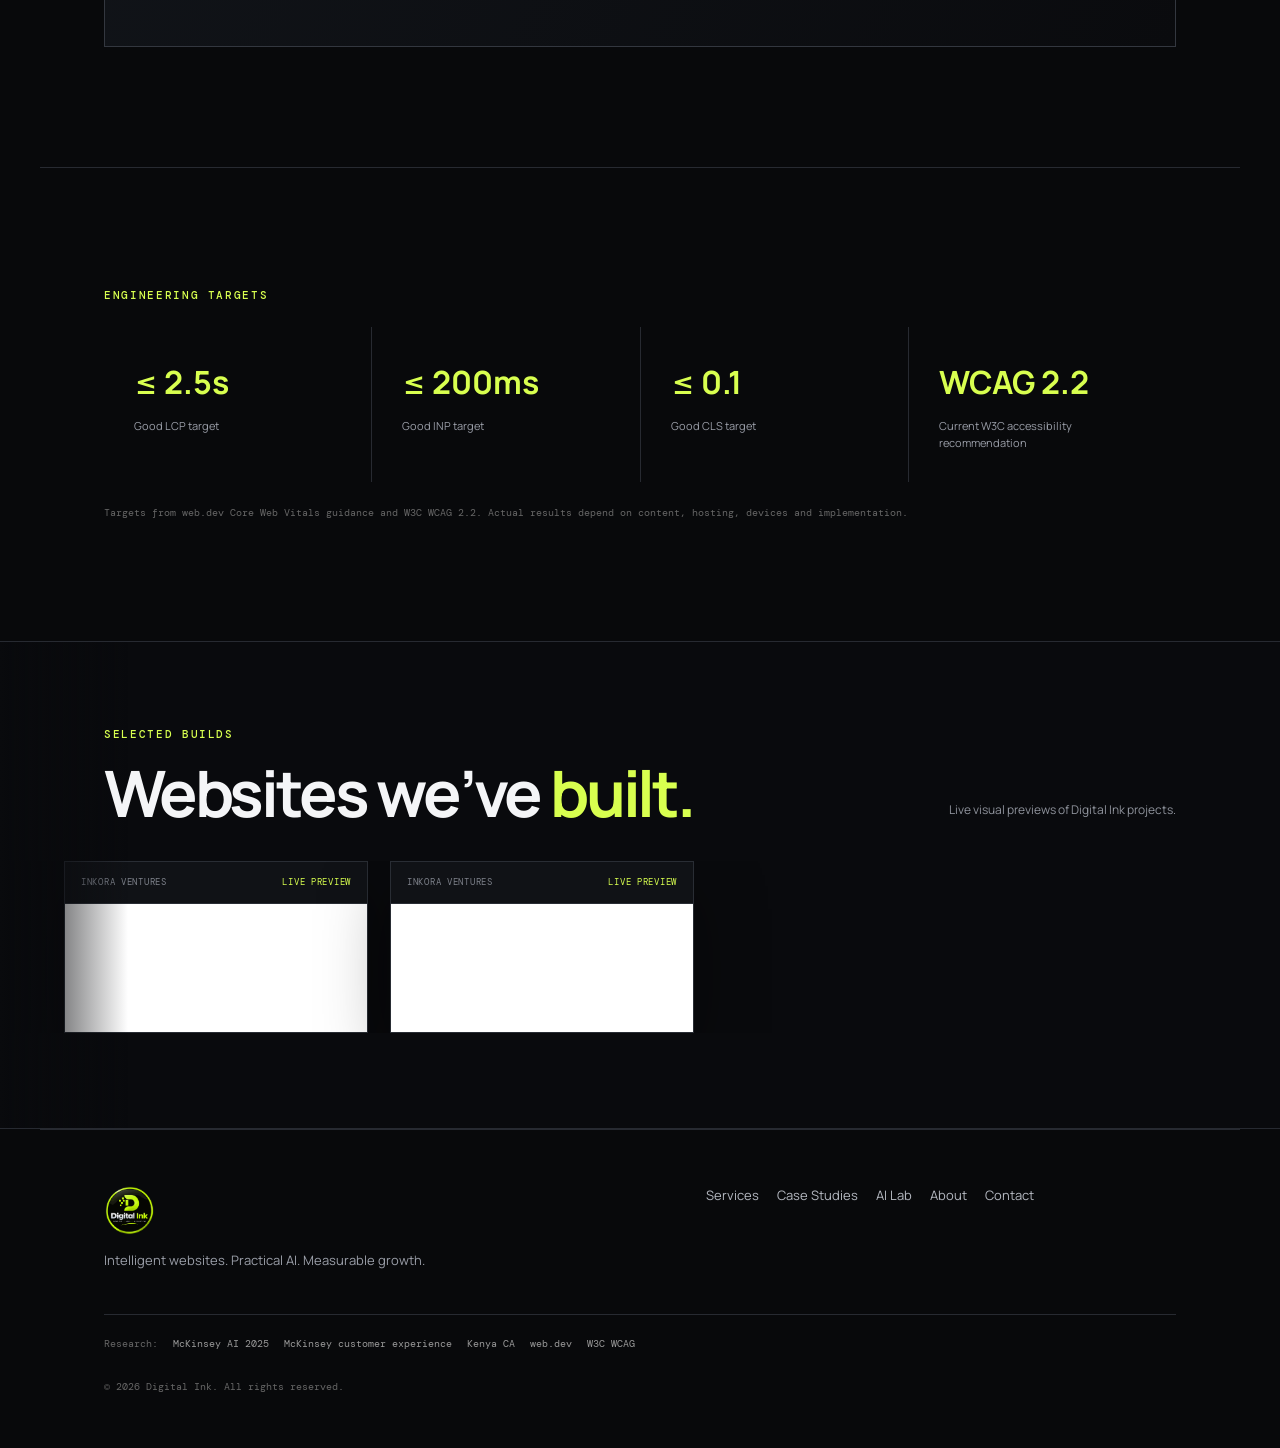
==== commit b102dd45: "Add files via upload" ====
--- a/index.html
+++ b/index.html
@@ -102,12 +102,14 @@
   <div class="work-marquee-viewport">
     <div class="work-marquee-track">
       <article class="work-preview" aria-label="Inkora Ventures website preview">
+        <a class="work-preview-link" href="https://inkora-vert.vercel.app/" target="_blank" rel="noopener noreferrer" aria-label="Open Inkora Ventures website"><span>Open website</span></a>
         <div class="work-preview-top"><span>INKORA VENTURES</span><span>LIVE PREVIEW</span></div>
         <div class="work-preview-screen">
           <iframe src="https://inkora-vert.vercel.app/" title="Inkora Ventures website preview" loading="lazy" tabindex="-1"></iframe>
         </div>
       </article>
       <article class="work-preview" aria-label="Inkora Ventures website preview">
+        <a class="work-preview-link" href="https://inkora-vert.vercel.app/" target="_blank" rel="noopener noreferrer" aria-label="Open Inkora Ventures website"><span>Open website</span></a>
         <div class="work-preview-top"><span>INKORA VENTURES</span><span>LIVE PREVIEW</span></div>
         <div class="work-preview-screen">
           <iframe src="https://inkora-vert.vercel.app/" title="Inkora Ventures website preview" loading="lazy" tabindex="-1"></iframe>
--- a/assets/styles.css
+++ b/assets/styles.css
@@ -38,11 +38,14 @@
 .work-marquee-viewport{width:100%;overflow:hidden}
 .work-marquee-track{display:flex;width:max-content;gap:22px;animation:workMarquee 32s linear infinite;padding-left:5vw}
 .work-marquee:hover .work-marquee-track{animation-play-state:paused}
-.work-preview{width:min(72vw,920px);flex:0 0 auto;background:#101216;border:1px solid #292d34;box-shadow:0 25px 70px rgba(0,0,0,.35);overflow:hidden}
+.work-preview{position:relative;width:min(24vw,304px);flex:0 0 auto;background:#101216;border:1px solid #292d34;box-shadow:0 25px 70px rgba(0,0,0,.35);overflow:hidden}
 .work-preview-top{height:42px;padding:0 16px;display:flex;align-items:center;justify-content:space-between;border-bottom:1px solid #292d34;font:9px 'DM Mono';letter-spacing:.08em;color:#7d818a}
 .work-preview-top span:last-child{color:var(--accent)}
-.work-preview-screen{height:390px;background:#e9ebef;overflow:hidden;position:relative}
+.work-preview-screen{height:auto;aspect-ratio:920/390;background:#e9ebef;overflow:hidden;position:relative}
+.work-preview-link{position:absolute;inset:0;z-index:10;cursor:pointer;display:block}
+.work-preview-link span{position:absolute;width:1px;height:1px;padding:0;margin:-1px;overflow:hidden;clip:rect(0,0,0,0);white-space:nowrap;border:0}
+.work-preview:has(.work-preview-link):hover{border-color:var(--accent)}
 .work-preview-screen iframe{display:block;width:100%;height:100%;border:0;background:#fff;transform-origin:top left}
 @keyframes workMarquee{from{transform:translateX(0)}to{transform:translateX(calc(-50% - 11px))}}
-@media(max-width:850px){.work-marquee{padding:65px 0 75px}.work-marquee-head{display:block;margin-bottom:25px}.work-marquee-head p{margin-top:16px}.work-preview{width:86vw}.work-preview-screen{height:330px}.work-marquee-track{animation-duration:27s}}
+@media(max-width:850px){.work-marquee{padding:65px 0 75px}.work-marquee-head{display:block;margin-bottom:25px}.work-marquee-head p{margin-top:16px}.work-preview{width:28.4vw}.work-preview-screen{height:auto;aspect-ratio:920/390}.work-marquee-track{animation-duration:27s}}
 @media(prefers-reduced-motion:reduce){.work-marquee-track{animation:none}.work-marquee:hover .work-marquee-track{animation:none}}
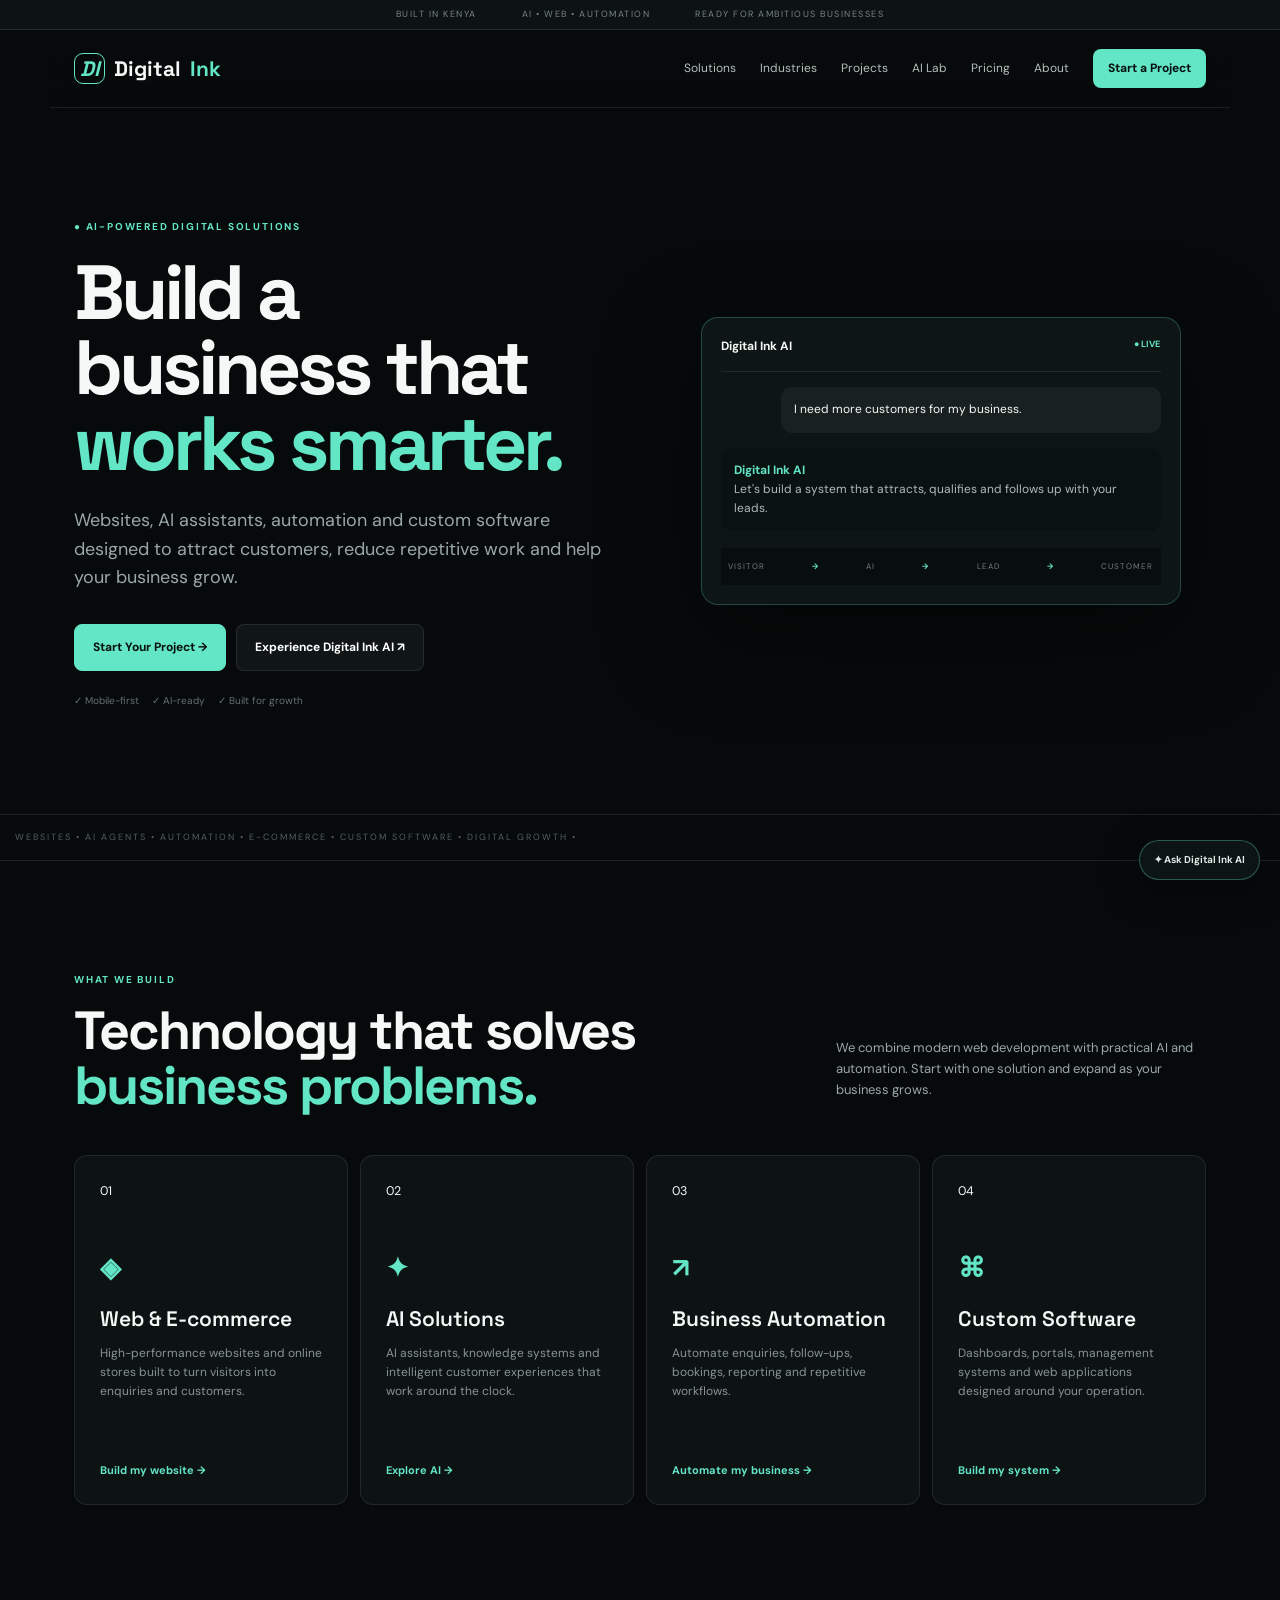
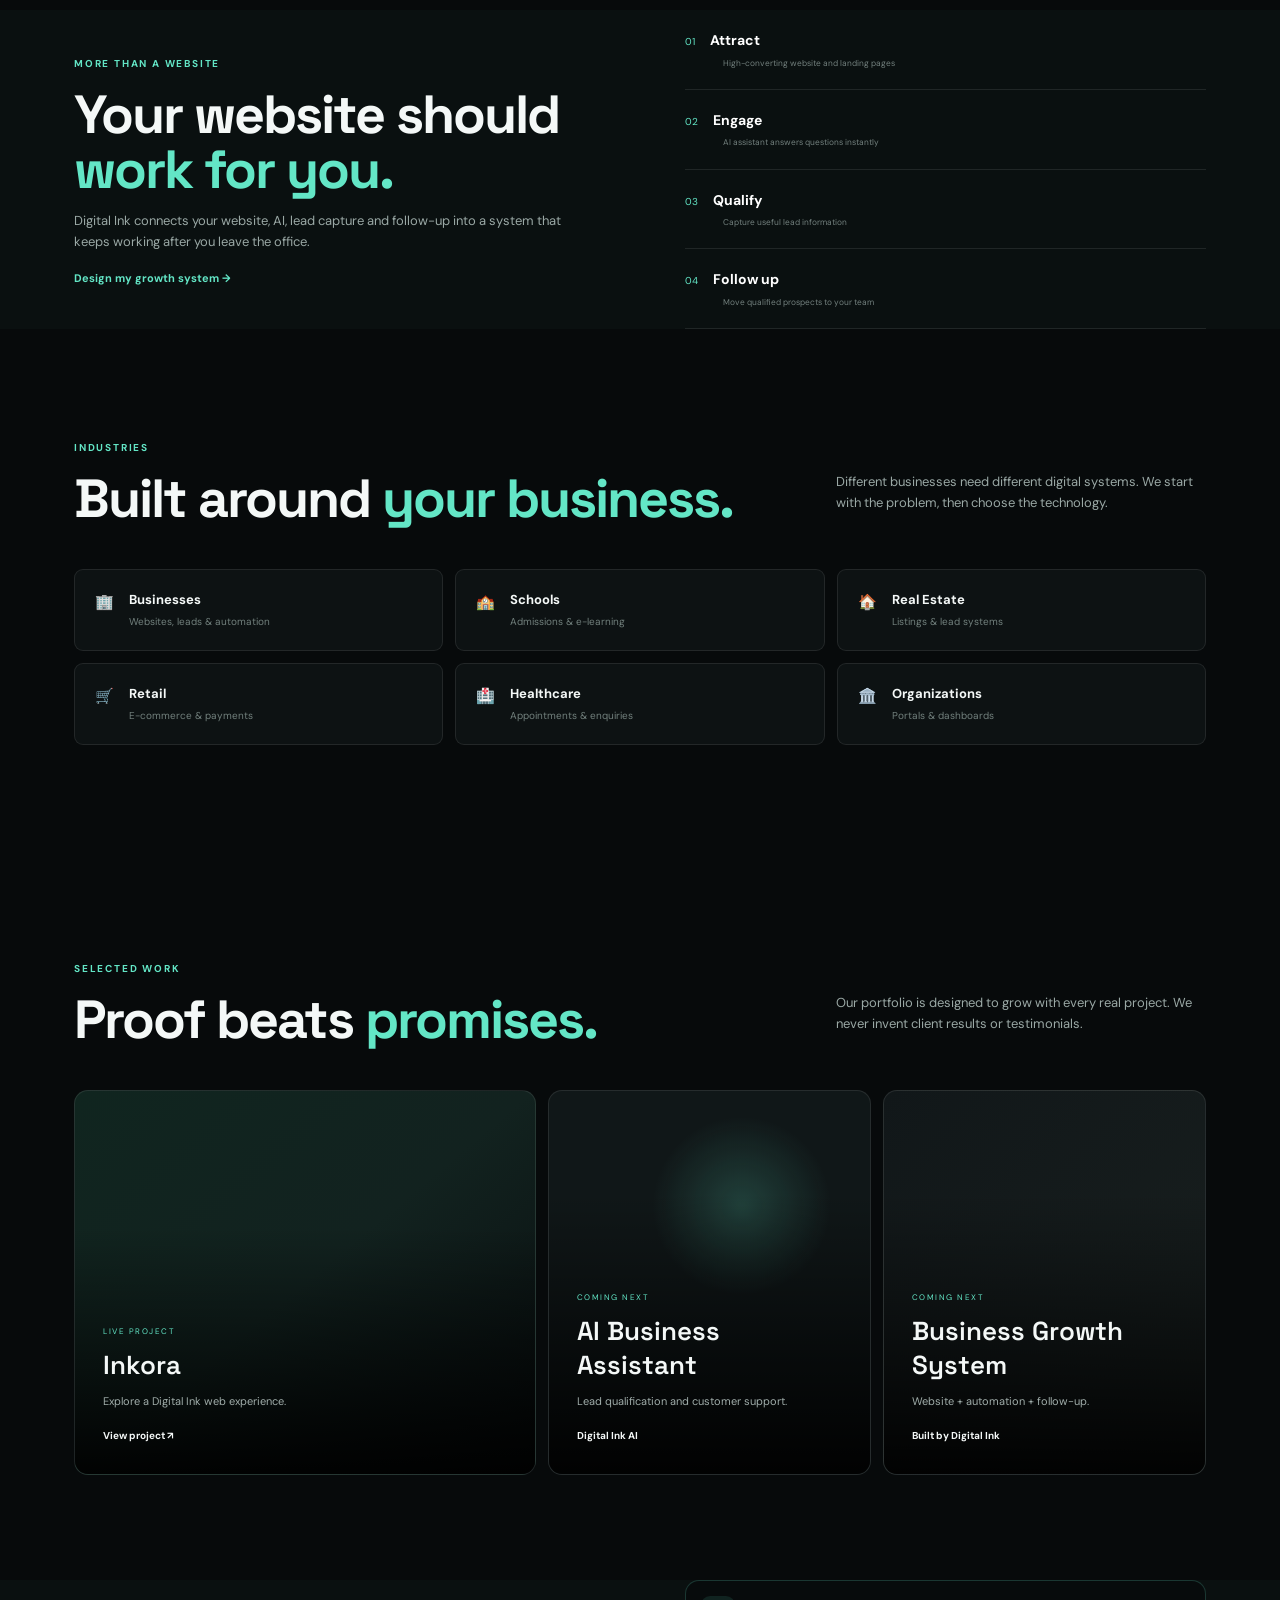
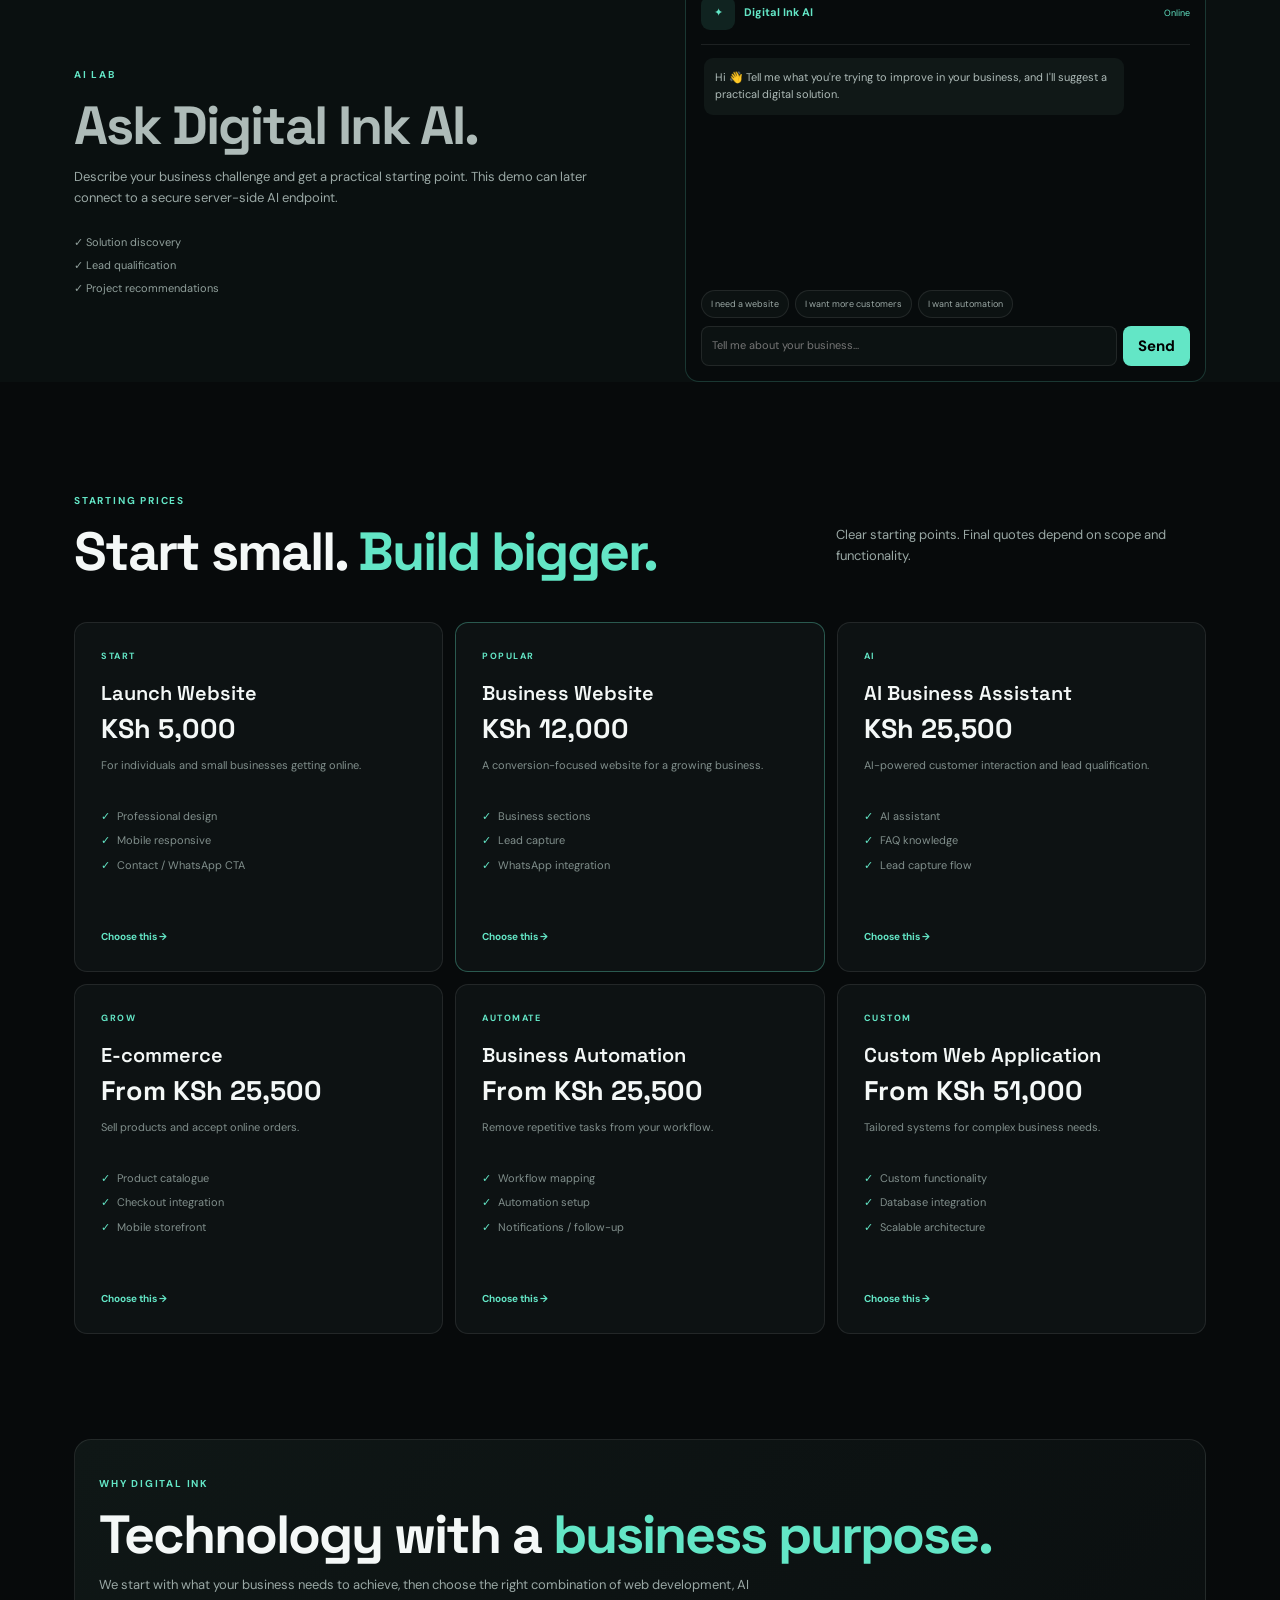
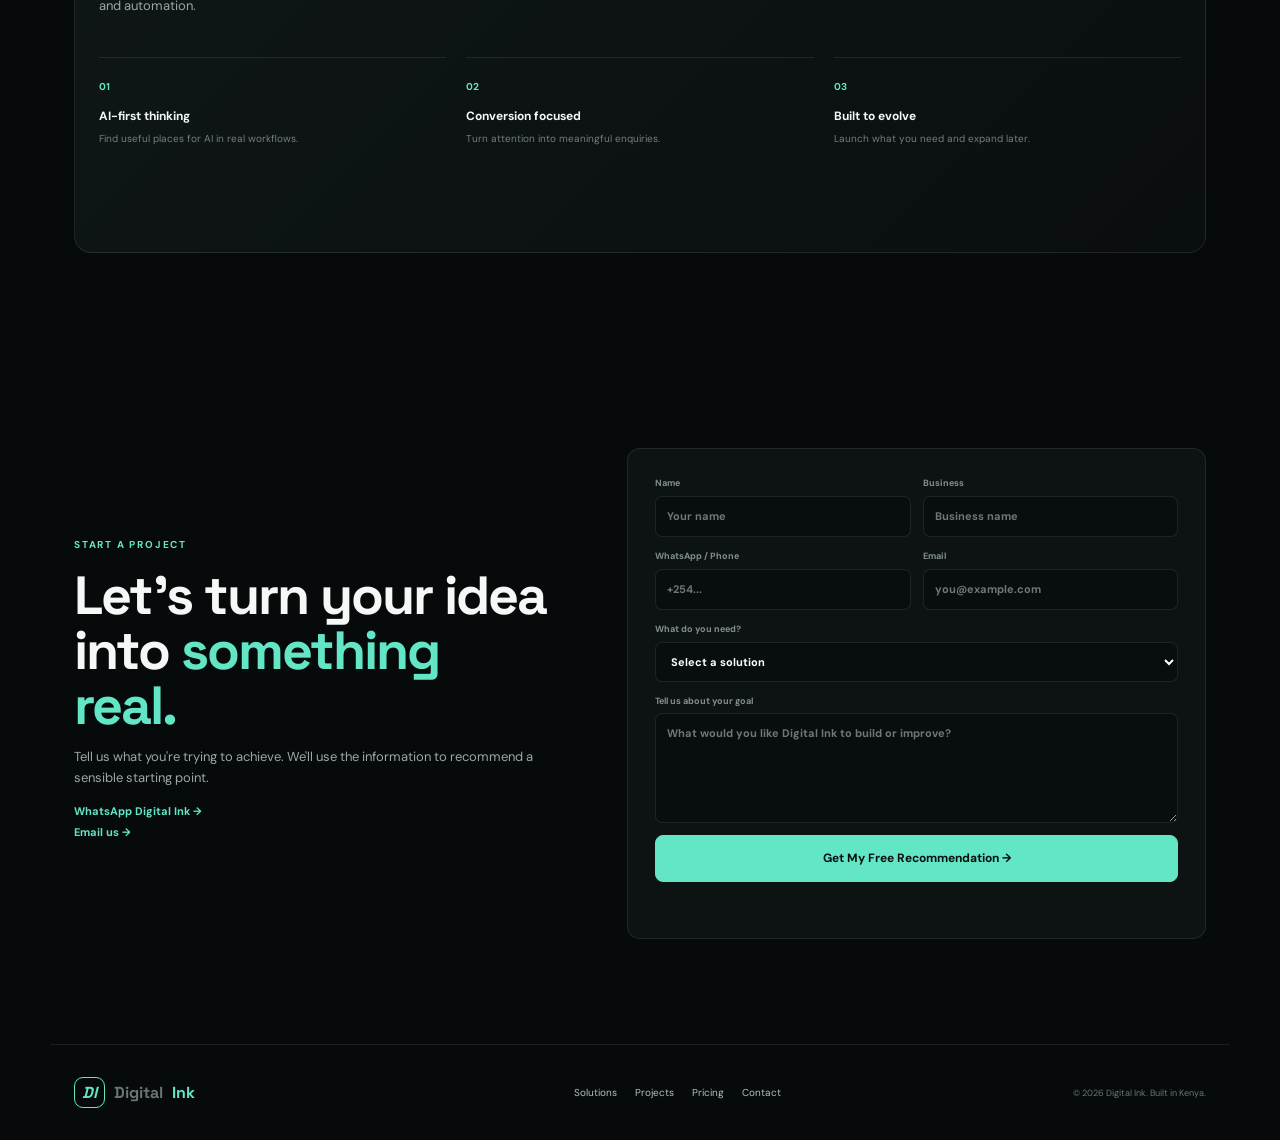
==== commit 7fb13c6c: "Add files via upload" ====
--- a/index.html
+++ b/index.html
@@ -1,130 +1,15 @@
-<!doctype html>
-<html lang="en">
-<head>
-  <meta charset="utf-8"><link rel="icon" type="image/png" href="assets/favicon.png">
-  <meta name="viewport" content="width=device-width, initial-scale=1">
-  <meta name="description" content="Digital Ink builds websites that think — web development, AI integration, automation and intelligent digital experiences.">
-  <title>Digital Ink — We Build Websites That Think.</title>
-  <link rel="stylesheet" href="assets/styles.css">
-</head>
-<body>
-<header class="site-header">
-  <a class="brand" href="index.html" aria-label="Digital Ink home"><img class="brand-logo" src="assets/digital-ink-logo.png" alt="Digital Ink"></a>
-  <button class="menu-toggle" aria-label="Open navigation">☰</button>
-  <nav>
-    <a href="services.html">Services</a><a href="case-studies.html">Case Studies</a>
-    <a href="ai-lab.html">AI Lab</a><a href="about.html">About</a><a href="contact.html" class="nav-cta">Start a project</a>
-  </nav>
-</header>
-
-<main>
-<section class="hero">
-  <div class="hero-copy">
-    <div class="eyebrow">AI × WEB DEVELOPMENT · NAIROBI</div>
-    <h1>We Build<br><span>Websites That Think.</span></h1>
-    <p class="hero-text">Digital experiences engineered to attract attention, understand intent, automate work and turn more visitors into customers.</p>
-    <div class="hero-actions">
-      <a class="btn btn-primary" href="ai-lab.html">Experience a Live Demo <span>↗</span></a>
-      <a class="text-link" href="services.html">Explore capabilities →</a>
-    </div>
-    <div class="trust-row"><span>Fast by design</span><span>AI-ready</span><span>Built for growth</span></div>
-  </div>
-  <div class="hero-visual" aria-label="Animated AI interface demonstration">
-    <div class="orb"></div>
-    <div class="network n1"></div><div class="network n2"></div><div class="network n3"></div>
-    <div class="demo-window">
-      <div class="window-top"><span></span><span></span><span></span><small>digitalink.ai</small></div>
-      <div class="chat-line"><b>AI Assistant</b><em>online</em></div>
-      <div class="bubble user">I need a website that brings me more qualified leads.</div>
-      <div class="bubble ai">Absolutely. Let's identify your offer, audience and highest-value conversion path.</div>
-      <div class="typing"><i></i><i></i><i></i> thinking</div>
-    </div>
-  </div>
-</section>
-
-<section class="section proof">
-  <div class="section-label">THE DIFFERENCE</div>
-  <div class="two-col">
-    <h2>Your website should <span>do more</span> than look good.</h2>
-    <div><p>We combine conversion-focused UX, modern engineering and practical AI so your website becomes an active part of your business.</p>
-    <a class="text-link" href="about.html">Why Digital Ink →</a></div>
-  </div>
-  <div class="metrics">
-    <div><strong>88%</strong><span>of surveyed organizations reported AI use in at least one business function in 2025.</span></div>
-    <div><strong>7%</strong><span>reported AI fully scaled across the organization in the same 2025 survey.</span></div>
-    <div><strong>5–8%</strong><span>revenue uplift reported in McKinsey analysis of AI-powered next-best experiences.</span></div>
-    <div><strong>20–30%</strong><span>potential reduction in cost to serve reported for those AI-powered experiences.</span></div>
-  </div>
-  <div class="source-note">Industry evidence, not Digital Ink client results. Sources: McKinsey Global Survey on AI (2025) and McKinsey, “Next best experience” (2025).</div>
-</section>
-
-<section class="section industry-context">
-  <div class="section-label">THE MARKET IS MOVING</div>
-  <div class="industry-grid">
-    <div><strong>88%</strong><p>of surveyed organizations reported regular AI use in at least one business function in McKinsey's 2025 global survey.</p></div>
-    <div><strong>50%</strong><p>of consumers in McKinsey's 2025 US survey said they intentionally use AI-powered search.</p></div>
-    <div><strong>83.5%</strong><p>smartphone penetration reported in Kenya by the Communications Authority in June 2025.</p></div>
-  </div>
-  <div class="source-note">These figures describe broader industry and market conditions; they are not forecasts or Digital Ink performance guarantees.</div>
-</section>
-
-<section class="section dark-section">
-  <div class="section-label">WHAT WE BUILD</div>
-  <div class="card-grid">
-    <a class="feature-card" href="services.html#web"><span>01</span><h3>Custom Web Development</h3><p>High-performance websites and web apps built around your business goals.</p><b>Explore →</b></a>
-    <a class="feature-card" href="services.html#chatbots"><span>02</span><h3>AI-Powered Chatbots</h3><p>Assistants that answer, qualify, route and support customers around the clock.</p><b>Explore →</b></a>
-    <a class="feature-card" href="services.html#automation"><span>03</span><h3>Workflow Automation</h3><p>Connect repetitive tasks so your team can spend more time on high-value work.</p><b>Explore →</b></a>
-  </div>
-</section>
-
-<section class="section cta-section">
-  <div class="cta-box"><div><div class="section-label">READY WHEN YOU ARE</div><h2>Let's make your website<br><span>work harder.</span></h2></div><a class="btn btn-primary" href="contact.html">Start a conversation ↗</a></div>
-</section>
-<section class="section standards-strip">
-  <div class="section-label">ENGINEERING TARGETS</div>
-  <div class="standards-grid">
-    <div><strong>≤ 2.5s</strong><span>Good LCP target</span></div>
-    <div><strong>≤ 200ms</strong><span>Good INP target</span></div>
-    <div><strong>≤ 0.1</strong><span>Good CLS target</span></div>
-    <div><strong>WCAG 2.2</strong><span>Current W3C accessibility recommendation</span></div>
-  </div>
-  <div class="source-note">Targets from web.dev Core Web Vitals guidance and W3C WCAG 2.2. Actual results depend on content, hosting, devices and implementation.</div>
-</section>
-</main>
-<section class="work-marquee" aria-labelledby="selected-work-title">
-  <div class="work-marquee-head">
-    <div>
-      <div class="section-label">SELECTED BUILDS</div>
-      <h2 id="selected-work-title">Websites we’ve <span>built.</span></h2>
-    </div>
-    <p>Live visual previews of Digital Ink projects.</p>
-  </div>
-  <div class="work-marquee-viewport">
-    <div class="work-marquee-track">
-      <article class="work-preview" aria-label="Inkora Ventures website preview">
-        <a class="work-preview-link" href="https://inkora-vert.vercel.app/" target="_blank" rel="noopener noreferrer" aria-label="Open Inkora Ventures website"><span>Open website</span></a>
-        <div class="work-preview-top"><span>INKORA VENTURES</span><span>LIVE PREVIEW</span></div>
-        <div class="work-preview-screen">
-          <iframe src="https://inkora-vert.vercel.app/" title="Inkora Ventures website preview" loading="lazy" tabindex="-1"></iframe>
-        </div>
-      </article>
-      <article class="work-preview" aria-label="Inkora Ventures website preview">
-        <a class="work-preview-link" href="https://inkora-vert.vercel.app/" target="_blank" rel="noopener noreferrer" aria-label="Open Inkora Ventures website"><span>Open website</span></a>
-        <div class="work-preview-top"><span>INKORA VENTURES</span><span>LIVE PREVIEW</span></div>
-        <div class="work-preview-screen">
-          <iframe src="https://inkora-vert.vercel.app/" title="Inkora Ventures website preview" loading="lazy" tabindex="-1"></iframe>
-        </div>
-      </article>
-    </div>
-  </div>
-</section>
-
-
-<footer><div><a class="brand" href="index.html" aria-label="Digital Ink home"><img class="brand-logo" src="assets/digital-ink-logo.png" alt="Digital Ink"></a><p>Intelligent websites. Practical AI. Measurable growth.</p></div><div class="footer-links"><a href="services.html">Services</a><a href="case-studies.html">Case Studies</a><a href="ai-lab.html">AI Lab</a><a href="about.html">About</a><a href="contact.html">Contact</a></div><div class="research-links"><span>Research:</span>
-<a href="https://www.mckinsey.com/capabilities/quantumblack/our-insights/the-state-of-ai-2025" target="_blank" rel="noopener">McKinsey AI 2025</a>
-<a href="https://www.mckinsey.com/capabilities/growth-marketing-and-sales/our-insights/next-best-experience-how-ai-can-power-every-customer-interaction" target="_blank" rel="noopener">McKinsey customer experience</a>
-<a href="https://www.ca.go.ke/index.php/mobile-internet-and-tech-services-surge-kenya-digital-shift-accelerates" target="_blank" rel="noopener">Kenya CA</a>
-<a href="https://web.dev/articles/vitals" target="_blank" rel="noopener">web.dev</a>
-<a href="https://www.w3.org/TR/wcag/" target="_blank" rel="noopener">W3C WCAG</a></div><div class="copyright">© 2026 Digital Ink. All rights reserved.</div></footer>
-<script src="assets/app.js"></script>
-</body></html>+<!doctype html><html lang="en"><head><meta charset="utf-8"><meta name="viewport" content="width=device-width,initial-scale=1"><meta name="description" content="Digital Ink builds AI-powered websites, automation, e-commerce and custom software for ambitious businesses."><title>Digital Ink — AI-Powered Digital Solutions</title><link rel="icon" href="assets/favicon.svg"><link rel="stylesheet" href="style.css"><script src="config.js"></script></head><body>
+<div class="topbar"><span>BUILT IN KENYA</span><span>AI • WEB • AUTOMATION</span><span>READY FOR AMBITIOUS BUSINESSES</span></div>
+<header><a class="brand" href="#home"><i>DI</i>Digital <b>Ink</b></a><button class="menu">☰</button><nav><a href="#solutions">Solutions</a><a href="#industries">Industries</a><a href="#projects">Projects</a><a href="#ai">AI Lab</a><a href="#pricing">Pricing</a><a href="#about">About</a><a class="navcta" href="#start">Start a Project</a></nav></header>
+<main id="home">
+<section class="hero"><div><small class="eyebrow">● AI-POWERED DIGITAL SOLUTIONS</small><h1>Build a business that <em>works smarter.</em></h1><p class="lead">Websites, AI assistants, automation and custom software designed to attract customers, reduce repetitive work and help your business grow.</p><div class="actions"><a class="btn primary" href="#start">Start Your Project →</a><a class="btn" href="#ai">Experience Digital Ink AI ↗</a></div><div class="ticks">✓ Mobile-first　 ✓ AI-ready　 ✓ Built for growth</div></div><div class="visual"><div class="dashboard"><div class="dashhead">Digital Ink AI <span>● LIVE</span></div><div class="bubble visitor">I need more customers for my business.</div><div class="bubble ai"><b>Digital Ink AI</b><br>Let's build a system that attracts, qualifies and follows up with your leads.</div><div class="flow"><span>VISITOR</span><b>→</b><span>AI</span><b>→</b><span>LEAD</span><b>→</b><span>CUSTOMER</span></div></div></div></section>
+<div class="ticker">WEBSITES • AI AGENTS • AUTOMATION • E-COMMERCE • CUSTOM SOFTWARE • DIGITAL GROWTH •</div>
+<section id="solutions" class="section"><div class="head"><div><small class="eyebrow">WHAT WE BUILD</small><h2>Technology that solves <span>business problems.</span></h2></div><p>We combine modern web development with practical AI and automation. Start with one solution and expand as your business grows.</p></div><div class="grid four"><article><small>01</small><strong>◈</strong><h3>Web & E-commerce</h3><p>High-performance websites and online stores built to turn visitors into enquiries and customers.</p><a href="#start" data-service="Business Website">Build my website →</a></article><article><small>02</small><strong>✦</strong><h3>AI Solutions</h3><p>AI assistants, knowledge systems and intelligent customer experiences that work around the clock.</p><a href="#ai">Explore AI →</a></article><article><small>03</small><strong>↗</strong><h3>Business Automation</h3><p>Automate enquiries, follow-ups, bookings, reporting and repetitive workflows.</p><a href="#start" data-service="Business Automation">Automate my business →</a></article><article><small>04</small><strong>⌘</strong><h3>Custom Software</h3><p>Dashboards, portals, management systems and web applications designed around your operation.</p><a href="#start" data-service="Custom Web Application">Build my system →</a></article></div></section>
+<section class="dark split"><div><small class="eyebrow">MORE THAN A WEBSITE</small><h2>Your website should <span>work for you.</span></h2><p>Digital Ink connects your website, AI, lead capture and follow-up into a system that keeps working after you leave the office.</p><a class="link" href="#start">Design my growth system →</a></div><div class="workflow"><div>01 <b>Attract</b><small>High-converting website and landing pages</small></div><div>02 <b>Engage</b><small>AI assistant answers questions instantly</small></div><div>03 <b>Qualify</b><small>Capture useful lead information</small></div><div>04 <b>Follow up</b><small>Move qualified prospects to your team</small></div></div></section>
+<section id="industries" class="section"><div class="head"><div><small class="eyebrow">INDUSTRIES</small><h2>Built around <span>your business.</span></h2></div><p>Different businesses need different digital systems. We start with the problem, then choose the technology.</p></div><div class="grid three"><div class="industry">🏢 <b>Businesses</b><small>Websites, leads & automation</small></div><div class="industry">🏫 <b>Schools</b><small>Admissions & e-learning</small></div><div class="industry">🏠 <b>Real Estate</b><small>Listings & lead systems</small></div><div class="industry">🛒 <b>Retail</b><small>E-commerce & payments</small></div><div class="industry">🏥 <b>Healthcare</b><small>Appointments & enquiries</small></div><div class="industry">🏛️ <b>Organizations</b><small>Portals & dashboards</small></div></div></section>
+<section id="projects" class="section"><div class="head"><div><small class="eyebrow">SELECTED WORK</small><h2>Proof beats <span>promises.</span></h2></div><p>Our portfolio is designed to grow with every real project. We never invent client results or testimonials.</p></div><div class="projects"><a class="project p1" href="https://inkora-vert.vercel.app/" target="_blank"><div><small>LIVE PROJECT</small><h3>Inkora</h3><p>Explore a Digital Ink web experience.</p><b>View project ↗</b></div></a><div class="project p2"><div><small>COMING NEXT</small><h3>AI Business Assistant</h3><p>Lead qualification and customer support.</p><b>Digital Ink AI</b></div></div><div class="project p3"><div><small>COMING NEXT</small><h3>Business Growth System</h3><p>Website + automation + follow-up.</p><b>Built by Digital Ink</b></div></div></div></section>
+<section id="ai" class="dark ai"><div><small class="eyebrow">AI LAB</small><h2>Ask Digital Ink AI.</h2><p>Describe your business challenge and get a practical starting point. This demo can later connect to a secure server-side AI endpoint.</p><div class="points">✓ Solution discovery<br>✓ Lead qualification<br>✓ Project recommendations</div></div><div class="chat"><div class="chathead"><i>✦</i><b>Digital Ink AI</b><span>Online</span></div><div id="log" class="log"><div class="msg">Hi 👋 Tell me what you're trying to improve in your business, and I'll suggest a practical digital solution.</div></div><div class="chips"><button data-p="I need a website">I need a website</button><button data-p="I want more customers">I want more customers</button><button data-p="I want automation">I want automation</button></div><form id="chatform"><input id="chatinput" placeholder="Tell me about your business..." required><button>Send</button></form></div></section>
+<section id="pricing" class="section"><div class="head"><div><small class="eyebrow">STARTING PRICES</small><h2>Start small. <span>Build bigger.</span></h2></div><p>Clear starting points. Final quotes depend on scope and functionality.</p></div><div class="prices"><article><small>START</small><h3>Launch Website</h3><b>KSh 5,000</b><p>For individuals and small businesses getting online.</p><ul><li>Professional design</li><li>Mobile responsive</li><li>Contact / WhatsApp CTA</li></ul><a href="#start" data-service="Launch Website">Choose this →</a></article><article class="popular"><small>POPULAR</small><h3>Business Website</h3><b>KSh 12,000</b><p>A conversion-focused website for a growing business.</p><ul><li>Business sections</li><li>Lead capture</li><li>WhatsApp integration</li></ul><a href="#start" data-service="Business Website">Choose this →</a></article><article><small>AI</small><h3>AI Business Assistant</h3><b>KSh 25,500</b><p>AI-powered customer interaction and lead qualification.</p><ul><li>AI assistant</li><li>FAQ knowledge</li><li>Lead capture flow</li></ul><a href="#start" data-service="AI Business Assistant">Choose this →</a></article><article><small>GROW</small><h3>E-commerce</h3><b>From KSh 25,500</b><p>Sell products and accept online orders.</p><ul><li>Product catalogue</li><li>Checkout integration</li><li>Mobile storefront</li></ul><a href="#start" data-service="E-commerce">Choose this →</a></article><article><small>AUTOMATE</small><h3>Business Automation</h3><b>From KSh 25,500</b><p>Remove repetitive tasks from your workflow.</p><ul><li>Workflow mapping</li><li>Automation setup</li><li>Notifications / follow-up</li></ul><a href="#start" data-service="Business Automation">Choose this →</a></article><article><small>CUSTOM</small><h3>Custom Web Application</h3><b>From KSh 51,000</b><p>Tailored systems for complex business needs.</p><ul><li>Custom functionality</li><li>Database integration</li><li>Scalable architecture</li></ul><a href="#start" data-service="Custom Web Application">Choose this →</a></article></div></section>
+<section id="about" class="section about"><div><small class="eyebrow">WHY DIGITAL INK</small><h2>Technology with a <span>business purpose.</span></h2><p>We start with what your business needs to achieve, then choose the right combination of web development, AI and automation.</p></div><div class="principles"><div><b>01</b><strong>AI-first thinking</strong><small>Find useful places for AI in real workflows.</small></div><div><b>02</b><strong>Conversion focused</strong><small>Turn attention into meaningful enquiries.</small></div><div><b>03</b><strong>Built to evolve</strong><small>Launch what you need and expand later.</small></div></div></section>
+<section id="start" class="section contact"><div><small class="eyebrow">START A PROJECT</small><h2>Let's turn your idea into <span>something real.</span></h2><p>Tell us what you're trying to achieve. We'll use the information to recommend a sensible starting point.</p><p><a class="link" href="https://wa.me/254719535117" target="_blank">WhatsApp Digital Ink →</a><br><a class="link" href="mailto:sprachenschuleglobal@gmail.com">Email us →</a></p></div><form id="leadform"><div class="row"><label>Name<input name="name" required placeholder="Your name"></label><label>Business<input name="business" placeholder="Business name"></label></div><div class="row"><label>WhatsApp / Phone<input name="phone" required placeholder="+254..."></label><label>Email<input type="email" name="email" placeholder="you@example.com"></label></div><label>What do you need?<select id="service" name="service" required><option value="">Select a solution</option><option>Launch Website</option><option>Business Website</option><option>AI Business Assistant</option><option>E-commerce</option><option>Business Automation</option><option>Custom Web Application</option><option>Not sure — recommend something</option></select></label><label>Tell us about your goal<textarea name="message" required placeholder="What would you like Digital Ink to build or improve?"></textarea></label><button class="btn primary" type="submit">Get My Free Recommendation →</button><div id="status"></div></form></section></main>
+<footer><div class="brand"><i>DI</i>Digital <b>Ink</b></div><nav><a href="#solutions">Solutions</a><a href="#projects">Projects</a><a href="#pricing">Pricing</a><a href="#start">Contact</a></nav><small>© 2026 Digital Ink. Built in Kenya.</small></footer><button id="float">✦ Ask Digital Ink AI</button><script src="app.js"></script></body></html>
--- a/style.css
+++ b/style.css
@@ -0,0 +1 @@
+@import url('https://fonts.googleapis.com/css2?family=DM+Sans:wght@400;500;600;700&family=Space+Grotesk:wght@500;600;700&display=swap');:root{--bg:#070a0b;--panel:#0d1213;--text:#f4f8f7;--muted:#9aa8a5;--a:#63e6c6;--line:rgba(255,255,255,.09);--max:1180px}*{box-sizing:border-box}html{scroll-behavior:smooth}body{margin:0;background:var(--bg);color:var(--text);font:15px/1.6 'DM Sans',sans-serif}a{text-decoration:none;color:inherit}button,input,textarea,select{font:inherit}.topbar{height:30px;display:flex;justify-content:center;gap:45px;align-items:center;background:#0d1313;border-bottom:1px solid var(--line);color:#778582;font-size:9px;letter-spacing:1.5px}header{height:78px;position:sticky;top:0;z-index:20;background:rgba(7,10,11,.9);backdrop-filter:blur(15px);border-bottom:1px solid var(--line);display:flex;align-items:center;justify-content:space-between;padding:0 24px;max-width:var(--max);margin:auto}.brand{font:700 21px 'Space Grotesk';display:flex;align-items:center;gap:9px}.brand i{font:11px normal 'DM Sans';width:31px;height:31px;border:1px solid var(--a);border-radius:9px;display:grid;place-items:center;color:var(--a)}.brand b{color:var(--a)}header nav,footer nav{display:flex;align-items:center;gap:24px;font-size:12px;color:#b5c0bd}header nav a:hover,footer nav a:hover{color:#fff}.navcta{background:var(--a);color:#06100e!important;padding:10px 15px;border-radius:8px;font-weight:700}.menu{display:none;background:none;border:0;color:#fff;font-size:25px}.hero,.section{max-width:var(--max);margin:auto;padding:105px 24px}.hero{min-height:690px;display:grid;grid-template-columns:1fr 1fr;align-items:center;gap:70px}.eyebrow{color:var(--a);font-size:10px;font-weight:700;letter-spacing:1.8px}.hero h1{font:700 clamp(48px,6vw,80px)/.98 'Space Grotesk';letter-spacing:-4px;margin:18px 0 25px}.hero h1 em{font-style:normal;color:var(--a)}.lead{font-size:18px;color:var(--muted);max-width:630px}.actions{display:flex;gap:10px;flex-wrap:wrap;margin:32px 0 22px}.btn{border:1px solid var(--line);background:#101516;color:#fff;padding:13px 18px;border-radius:8px;font-weight:700;font-size:12px;cursor:pointer}.btn.primary{background:var(--a);color:#06100e;border-color:var(--a)}.ticks{font-size:10px;color:#65726f}.visual{display:grid;place-items:center;min-height:400px}.dashboard{width:min(480px,100%);padding:19px;background:#0e1515;border:1px solid rgba(99,230,198,.25);border-radius:17px;box-shadow:0 30px 90px #0008}.dashhead{font-size:12px;font-weight:700;padding-bottom:15px;border-bottom:1px solid var(--line)}.dashhead span{float:right;color:var(--a);font-size:9px}.bubble{padding:13px;border-radius:11px;margin-top:15px;font-size:12px}.visitor{background:#18211f;margin-left:60px}.ai{background:#0a1211;color:#aebbb8}.ai b{color:var(--a)}.flow{display:flex;justify-content:space-between;align-items:center;margin-top:17px;padding:12px 7px;background:#080d0e;color:#71807d;font-size:8px;letter-spacing:1px}.flow b{color:var(--a)}.ticker{overflow:hidden;white-space:nowrap;border-block:1px solid var(--line);padding:15px;color:#53605d;font-size:9px;letter-spacing:2px}.ticker{animation:none}.head{display:grid;grid-template-columns:1fr 370px;gap:45px;align-items:end;margin-bottom:42px}.head h2,.dark h2,.about h2,.contact h2{font:700 clamp(34px,4.2vw,55px)/1.02 'Space Grotesk';letter-spacing:-2px;margin:14px 0 0}.head h2 span,.dark h2 span,.about h2 span,.contact h2 span{color:var(--a)}.head>p,.dark p,.about p,.contact p{color:var(--muted);font-size:13px}.grid{display:grid;gap:12px}.four{grid-template-columns:repeat(4,1fr)}.four article{min-height:350px;background:var(--panel);border:1px solid var(--line);border-radius:13px;padding:25px;display:flex;flex-direction:column;transition:.2s}.four article:hover{transform:translateY(-4px);border-color:#63e6c655}.four article>strong{font-size:27px;color:var(--a);margin:45px 0 15px}.four h3{font:600 21px 'Space Grotesk';margin:0}.four p{color:#879591;font-size:12px}.four a,.link{color:var(--a);font-weight:700;font-size:11px;margin-top:auto}.dark{max-width:none;background:#0a1010;padding-left:max(24px,calc((100% - 1132px)/2));padding-right:max(24px,calc((100% - 1132px)/2));display:grid;grid-template-columns:1fr 1fr;gap:90px}.dark>div:first-child{align-self:center}.workflow{align-self:center}.workflow div{border-bottom:1px solid var(--line);padding:19px 0;color:var(--a);font-size:10px}.workflow b{color:#fff;font-size:14px;margin-left:12px}.workflow small{display:block;color:#73807e;margin:5px 0 0 38px}.three{grid-template-columns:repeat(3,1fr)}.industry{padding:20px;background:var(--panel);border:1px solid var(--line);border-radius:9px;display:grid;grid-template-columns:34px 1fr}.industry b{font-size:13px}.industry small{grid-column:2;color:#72807d;font-size:10px}.projects{display:grid;grid-template-columns:1.25fr .875fr .875fr;gap:12px}.project{height:385px;border:1px solid var(--line);border-radius:14px;position:relative;overflow:hidden;background:#111}.p1{background:linear-gradient(140deg,#10251f,#12221f,#080d0e)}.p2{background:radial-gradient(circle at 60% 30%,#63e6c633,transparent 27%),#101718}.p3{background:linear-gradient(135deg,#111719,#19201f)}.project div{position:absolute;left:0;right:0;bottom:0;padding:28px;background:linear-gradient(transparent,#000e);padding-top:90px}.project small{color:var(--a);font-size:8px;letter-spacing:1.5px}.project h3{font:600 26px 'Space Grotesk';margin:7px 0}.project p{color:#a0adaa;font-size:11px}.project b{font-size:10px}.ai{grid-template-columns:1fr 1fr}.points{color:#91a09c;font-size:11px;line-height:2.1;margin-top:22px}.chat{background:#070b0c;border:1px solid #63e6c633;border-radius:14px;padding:15px}.chathead{display:flex;gap:9px;align-items:center;border-bottom:1px solid var(--line);padding-bottom:14px;font-size:11px}.chathead i{width:34px;height:34px;border-radius:9px;background:#63e6c61b;color:var(--a);display:grid;place-items:center;font-style:normal}.chathead span{margin-left:auto;color:var(--a);font-size:9px}.log{height:245px;overflow:auto;padding:13px 3px}.msg{max-width:87%;padding:11px;border-radius:9px;background:#101817;color:#aebbb8;font-size:11px;margin-bottom:9px}.user{margin-left:auto;background:#16312b;color:#dce9e5}.chips{display:flex;gap:6px;flex-wrap:wrap;margin-bottom:8px}.chips button{background:#0c1212;color:#9ca9a6;border:1px solid var(--line);border-radius:20px;padding:6px 9px;font-size:9px;cursor:pointer}.chat form{display:flex;gap:6px}.chat input{flex:1;background:#0c1212;border:1px solid var(--line);border-radius:8px;padding:10px;color:#fff;outline:0;font-size:11px}.chat form button{border:0;background:var(--a);border-radius:8px;padding:0 15px;font-weight:700}.prices{display:grid;grid-template-columns:repeat(3,1fr);gap:12px}.prices article{min-height:350px;background:var(--panel);border:1px solid var(--line);border-radius:13px;padding:26px;display:flex;flex-direction:column}.prices .popular{border-color:#63e6c655}.prices small{color:var(--a);font-size:9px;letter-spacing:1.5px;font-weight:700}.prices h3{font:600 20px 'Space Grotesk';margin:17px 0 5px}.prices article>b{font:700 27px 'Space Grotesk'}.prices p,.prices li{color:#818f8c;font-size:11px}.prices ul{list-style:none;padding:0}.prices li{margin:7px 0}.prices li:before{content:'✓';color:var(--a);margin-right:7px}.prices a{margin-top:auto;color:var(--a);font-size:10px;font-weight:700}.about{padding-top:30px;background:linear-gradient(135deg,#0f1716,#0a0e0f);max-width:1132px;border:1px solid var(--line);border-radius:17px;margin-bottom:90px}.about p{max-width:650px}.principles{display:grid;grid-template-columns:repeat(3,1fr);gap:20px;margin-top:40px}.principles div{border-top:1px solid var(--line);padding-top:15px}.principles b{color:var(--a);font-size:10px}.principles strong{display:block;font-size:12px;margin-top:10px}.principles small{display:block;color:#72807d;font-size:10px;margin-top:5px}.contact{display:grid;grid-template-columns:.9fr 1.1fr;gap:80px}.contact>div{align-self:center}.contact form{background:var(--panel);padding:27px;border:1px solid var(--line);border-radius:13px;display:grid;gap:12px}.row{display:grid;grid-template-columns:1fr 1fr;gap:12px}label{display:grid;gap:5px;color:#82908d;font-size:9px;font-weight:700}input,textarea,select{background:#080d0e;color:#fff;border:1px solid var(--line);border-radius:7px;padding:11px;font-size:11px;outline:0}textarea{min-height:110px;resize:vertical}#status{min-height:17px;color:var(--a);font-size:10px}footer{max-width:var(--max);margin:auto;border-top:1px solid var(--line);padding:32px 24px;display:grid;grid-template-columns:1fr 1fr auto;align-items:center;color:#697673}footer .brand{font-size:16px}footer nav{gap:18px;font-size:10px}footer small{font-size:9px}#float{position:fixed;right:20px;bottom:20px;z-index:30;background:#0c1514;color:#dce9e5;border:1px solid #63e6c655;border-radius:24px;padding:11px 14px;font-size:10px;font-weight:700;box-shadow:0 10px 35px #0008;cursor:pointer}@media(max-width:900px){header nav{display:none}.menu{display:block}header nav.open{display:flex;position:absolute;top:78px;left:0;right:0;background:#080c0d;flex-direction:column;align-items:stretch;padding:20px 24px}.hero,.dark,.ai,.contact{grid-template-columns:1fr}.four{grid-template-columns:1fr 1fr}.three,.prices{grid-template-columns:1fr 1fr}.projects{grid-template-columns:1fr 1fr}.p1{grid-column:span 2}.head{grid-template-columns:1fr}.contact{gap:30px}}@media(max-width:580px){.topbar{gap:12px;font-size:7px}.topbar span:nth-child(2){display:none}.hero,.section{padding:70px 18px}.hero h1{letter-spacing:-2px}.hero .lead{font-size:15px}.four,.three,.prices,.projects{grid-template-columns:1fr}.p1{grid-column:auto}.row{grid-template-columns:1fr}.about{margin:20px 18px 70px;padding:30px 20px}.principles{grid-template-columns:1fr}.dark{padding-left:18px;padding-right:18px}.project{height:320px}footer{grid-template-columns:1fr}footer nav{display:none}#float{right:10px;bottom:10px}}
